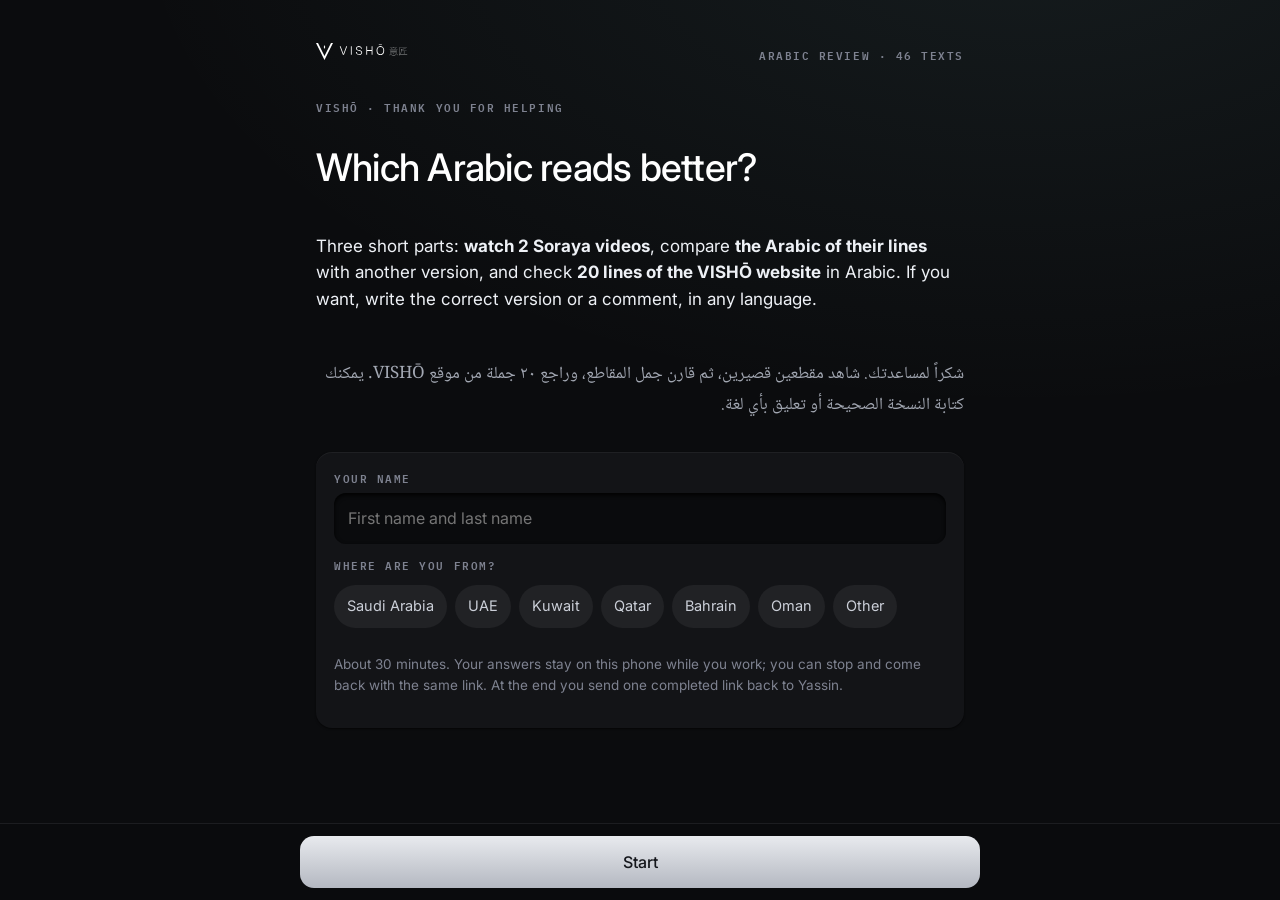
==== review/ar/index.html @ 995f0f05 "Arabic review page (noindex) for Yassin's reviewers: 2 Soraya reels, 24 reel lines, 20 website lines" ====
<!doctype html>
<html lang="en">
<head>
<meta charset="utf-8">
<meta name="viewport" content="width=device-width,initial-scale=1,viewport-fit=cover">
<meta name="robots" content="noindex,nofollow,noarchive">
<title>VISHŌ · Arabic review</title>
<link rel="icon" href="/mark.svg" type="image/svg+xml">
<link rel="preconnect" href="https://fonts.googleapis.com"><link rel="preconnect" href="https://fonts.gstatic.com" crossorigin>
<link href="https://fonts.googleapis.com/css2?family=IBM+Plex+Mono:wght@500;600&family=Inter:wght@400;500;600&family=Noto+Naskh+Arabic:wght@400;500;600&display=swap" rel="stylesheet">
<style>
/* VISHŌ Arabic review · set ar-r1 (10 Oct 2026). One static page: answers stay on this phone until the reviewer sends the
   completed link to Yassin. No server, no tracking, no cookies. */
:root{--bg:#0B0C0E;--ink:#EEF1F6;--hi:#FFFFFF;--mut:#A3A8B3;--dim:#7E8290;--line:rgba(238,241,246,.08);--pe:#8FD6DB;--ok:#8BD6CB;--bad:#EF9A71;
 --card:#131417;--well:#0A0B0D;--disp:Inter,-apple-system,"Helvetica Neue",Arial,sans-serif;--mono:"IBM Plex Mono",ui-monospace,Menlo,monospace;
 --ar:"Noto Naskh Arabic","Geeza Pro",serif;--sb:env(safe-area-inset-bottom,0px);color-scheme:dark}
*{box-sizing:border-box}html{-webkit-text-size-adjust:100%}
body{margin:0;background:radial-gradient(900px 500px at 80% -10%,rgba(143,214,219,.08),transparent),var(--bg);color:var(--ink);font:400 16px/1.55 var(--disp);-webkit-font-smoothing:antialiased;min-height:100vh}
button,textarea,input{font:inherit;color:inherit}
.wrap{max-width:680px;margin:0 auto;padding:21px 16px calc(130px + var(--sb))}
.top{display:flex;align-items:center;gap:13px;padding:8px 0 21px}.top svg{height:17px;width:auto;color:var(--hi)}.top .grow{flex:1}
.eb{font:600 11px/1.4 var(--mono);letter-spacing:.14em;text-transform:uppercase;color:var(--dim)}
h1{font:500 32px/1.15 var(--disp);letter-spacing:-.02em;margin:8px 0 13px;color:var(--hi)}
.lead{font-size:17px;color:var(--ink)}.mut{color:var(--mut)}
.card{background:var(--card);border-radius:16px;padding:18px;display:flex;flex-direction:column;gap:13px;box-shadow:inset 0 1px 0 rgba(255,255,255,.05),0 1px 2px rgba(0,0,0,.6)}
.stack{display:flex;flex-direction:column;gap:13px}
.ar{font-family:var(--ar);direction:rtl;text-align:right;font-size:19px;line-height:1.85}
.txt{background:var(--well);border-radius:12px;padding:14px 16px;box-shadow:inset 0 2px 4px rgba(0,0,0,.9);white-space:pre-wrap;overflow-wrap:anywhere}
.side{display:flex;flex-direction:column;gap:8px}.side.on .txt{box-shadow:0 0 0 1.5px var(--ok),inset 0 2px 4px rgba(0,0,0,.9)}
.side .lab{display:flex;justify-content:space-between;align-items:center}
.en{font-size:15px;color:var(--mut);border-left:2px solid var(--line);padding-left:12px}
.opts{display:grid;grid-template-columns:1fr 1fr;gap:8px}
.o{appearance:none;border:0;cursor:pointer;min-height:52px;padding:12px;border-radius:14px;background:rgba(255,255,255,.07);color:var(--ink);font:500 15.5px/1.2 var(--disp)}
.o.on{background:linear-gradient(180deg,#e8eaee,#b4b8c1);color:#14161b}.o.bad{color:var(--bad)}.o.bad.on{color:#14161b}
.o:focus-visible,.chip:focus-visible,.btn:focus-visible{outline:2px solid var(--pe);outline-offset:2px}
.chips{display:flex;flex-wrap:wrap;gap:8px}
.chip{appearance:none;border:0;cursor:pointer;padding:10px 13px;border-radius:99px;background:rgba(255,255,255,.06);color:#CBCFD8;font-size:14.5px}
.chip.on{background:rgba(143,214,219,.16);box-shadow:0 0 0 1px var(--pe);color:#fff}
label.f{display:flex;flex-direction:column;gap:8px}
textarea,input[type=text]{width:100%;background:var(--well);border:0;border-radius:12px;padding:13px 14px;font-size:16px;line-height:1.55;box-shadow:inset 0 2px 4px rgba(0,0,0,.95);color:var(--ink)}
textarea{min-height:92px;resize:vertical}textarea.ar{font-size:18px}
textarea:focus,input:focus{outline:1px solid rgba(143,214,219,.6)}
.bar{position:fixed;left:0;right:0;bottom:0;background:rgba(11,12,14,.94);backdrop-filter:blur(12px);-webkit-backdrop-filter:blur(12px);border-top:1px solid var(--line);padding:12px 16px calc(12px + var(--sb))}
.bar .in{max-width:680px;margin:0 auto;display:flex;gap:10px}
.btn{appearance:none;border:0;cursor:pointer;min-height:52px;padding:0 20px;border-radius:14px;background:rgba(255,255,255,.08);font:500 16px/1 var(--disp);color:var(--ink);display:inline-flex;align-items:center;justify-content:center;gap:8px;text-decoration:none}
.btn.pri{background:linear-gradient(180deg,#e8eaee,#b4b8c1);color:#14161b;flex:1}.btn:disabled{opacity:.4;cursor:default}
.prog{display:flex;gap:3px;margin:4px 0 8px}.prog i{flex:1;height:4px;border-radius:2px;background:rgba(255,255,255,.09)}.prog i.d{background:var(--pe)}.prog i.c{background:#fff}
.pill{font:600 12px/1 var(--mono);padding:7px 10px;border-radius:99px;background:rgba(255,255,255,.07);color:#D5D8DF;white-space:nowrap}
.kv{display:grid;grid-template-columns:repeat(3,1fr);gap:8px}.kv div{background:var(--well);border-radius:12px;padding:12px}.kv b{display:block;font:300 28px/1 var(--disp);color:var(--hi)}.kv span{font-size:12.5px;color:var(--dim)}
.link{font:500 12.5px/1.5 var(--mono);color:#CBCFD8;word-break:break-all;max-height:84px;overflow:hidden}
.ok{color:var(--ok)}.note{font-size:13.5px;color:var(--dim)}
.err{color:var(--bad);font-size:14px}
@media (min-width:720px){.wrap{padding-top:34px}.pair{display:grid;grid-template-columns:1fr 1fr;gap:12px}h1{font-size:38px}}
</style>
</head>
<body>
<div class="wrap" id="app"></div>
<div class="bar" id="bar" hidden><div class="in" id="barIn"></div></div>
<script>
var DATA = {"set": "ar-r1", "items": [{"id": "v1", "kind": "video", "where": "Soraya · Story of a Name, episode 01 · Reem (v5, final)", "src": "media/soraya-ep01-reem-v5.mp4"}, {"id": "v2", "kind": "video", "where": "Soraya · Reem trailer (v5, final)", "src": "media/soraya-trailer-reem-v5.mp4"}, {"id": "e01", "kind": "line", "where": "Episode 01 · line 1", "en": "three letters · one family", "A": "ثلاثة أحرف.. عائلة واحدة", "B": "ثَلَاثَةُ حُرُوف… عَائِلَةٌ وَاحِدَة"}, {"id": "e02", "kind": "line", "where": "Episode 01 · line 2", "en": "In Lisān al-ʿArab, seven centuries ago,", "A": "فِي لِسَانِ العَرَب، قَبْلَ سَبْعَةِ قُرُون،", "B": "في لسان العرب، منذ سبعة قرون،"}, {"id": "e03", "kind": "line", "where": "Episode 01 · line 3", "en": "the reem is the pure white gazelle.", "A": "الرِّيمُ: الظَّبْيُ الأَبْيَضُ الخَالِص.", "B": "الريم.. هي الغزال الأبيض النقي."}, {"id": "e04", "kind": "line", "where": "Episode 01 · line 4", "en": "From its three letters: rāma, yarīm…", "A": "من حروفها الثلاثة: راما، ريم...", "B": "وَمِنْ حُرُوفِهِ الثَّلَاثَة: رَامَ يَرِيم…"}, {"id": "e05", "kind": "line", "where": "Episode 01 · line 5", "en": "to leave a place.", "A": "تغادر المكان", "B": "أَيْ غَادَرَ المَكَان."}, {"id": "e06", "kind": "line", "where": "Episode 01 · line 6", "en": "The Arabs said: mā rimtu makānī.", "A": "وَتَقُولُ العَرَب: مَا رِمْتُ مَكَانِي،", "B": "قال العرب: ما رمتُ مكاني."}, {"id": "e07", "kind": "line", "where": "Episode 01 · line 7", "en": "I never left my place.", "A": "ما فارقت مكاني.", "B": "أَيْ مَا غَادَرْتُه."}, {"id": "e08", "kind": "line", "where": "Episode 01 · line 8", "en": "In the sands of ʿUrūq Banī Maʿāriḍ,", "A": "فِي رِمَالِ عُرُوقِ بَنِي مُعَارِض،", "B": "في رمال عروق بني معارض"}, {"id": "e09", "kind": "line", "where": "Episode 01 · line 9", "en": "the reem nearly vanished…", "A": "كَادَ الرِّيمُ يَخْتَفِي…", "B": "وكاد الريم أن يغيب..."}, {"id": "e10", "kind": "line", "where": "Episode 01 · line 10", "en": "then she came back, as if she had never left.", "A": "ثُمَّ عَاد، كَأَنَّهُ مَا رَامَهَا قَطّ.", "B": "ثم عادت، وكأنها لم تغب قط."}, {"id": "e11", "kind": "line", "where": "Episode 01 · line 11", "en": "Reem… a name that stays, and never leaves.", "A": "ريم.. اسمٌ يبقى، ولا يغيب.", "B": "رِيم… اسْمٌ يَبْقَى، وَلَا يَرِيم."}, {"id": "e12", "kind": "line", "where": "Episode 01 · line 12", "en": "Write your name. Its story comes tomorrow.", "A": "اكْتُبِ اسْمَك، وَحِكَايَتُهُ غَدًا.", "B": "اكتب اسمك.. وقصته بكرة."}, {"id": "e13", "kind": "line", "where": "Episode 01 · end card", "en": "One name, one root, one night in Arabia", "A": "اسم واحد، أصل واحد، وليلة عربية واحدة", "B": "اسْمٌ، جَذْرٌ، وَلَيْلَةٌ مِنَ العَرَب"}, {"id": "t02", "kind": "line", "where": "Trailer · line 2", "en": "And at dawn, at the family table,", "A": "وَمَعَ الفَجْرِ، عَلَى مَائِدَةِ العَائِلَةِ،", "B": "ومع الفجر، على مائدة العائلة،"}, {"id": "t03", "kind": "line", "where": "Trailer · line 3", "en": "we still write the names we love.", "A": "ما زلنا نكتب أسماء من نحب.", "B": "مَا زِلْنَا نَكْتُبُ الأَسْمَاءَ الَّتِي نُحِبُّهَا."}, {"id": "t04", "kind": "line", "where": "Trailer · line 4", "en": "This morning… Reem.", "A": "وَهَذَا الصَّبَاح… رِيم.", "B": "صباحُ اليوم.. ريم."}, {"id": "t05", "kind": "line", "where": "Trailer · line 5", "en": "the white gazelle, pure white.", "A": "الظَّبْيُ الأَبْيَض، الخَالِصُ البَيَاض.", "B": "الغزال الأبيض، بنقاء البياض."}, {"id": "t06", "kind": "line", "where": "Trailer · line 6", "en": "In Arabic, every name has a root,", "A": "فِي العَرَبِيَّةِ، لِكُلِّ اسْمٍ جَذْر،", "B": "في العربية، لكل اسمٍ أصل."}, {"id": "t07", "kind": "line", "where": "Trailer · line 7", "en": "and every root a family of words.", "A": "وكل جذرٍ عائلة من كلمات.", "B": "وَلِكُلِّ جَذْرٍ عَائِلَةٌ مِنَ الكَلِمَات."}, {"id": "t08", "kind": "line", "where": "Trailer · line 8", "en": "The language of poets, of the desert and the stars.", "A": "لُغَةُ الشُّعَرَاء، وَالصَّحْرَاء، وَالنُّجُوم.", "B": "لغة الشعراء، والصحراء والنجوم."}, {"id": "t09", "kind": "line", "where": "Trailer · line 9", "en": "Every night, we tell the story of one name:", "A": "كل ليلة، نحكي قصة اسم:", "B": "وَفِي كُلِّ لَيْلَة، نَحْكِي حِكَايَةَ اسْم:"}, {"id": "t10", "kind": "line", "where": "Trailer · line 10", "en": "its meaning, its roots, a night in Arabia.", "A": "معناها، وأصلها، وليلةٌ عربية.", "B": "مَعْنَاه، وَجُذُورَه، وَلَيْلَةً مِنْ لَيَالِي العَرَب."}, {"id": "t11", "kind": "line", "where": "Trailer · line 11", "en": "Whose name do we tell tomorrow?", "A": "فَاسْمُ مَنْ نَحْكِي غَدًا؟", "B": "ومَن سَنُعلّمهُ اسمهُ غداً؟"}, {"id": "t12", "kind": "line", "where": "Trailer · line 12", "en": "Spell a name you love", "A": "هجّئ اسماً تحبه", "B": "اكْتُبْ اسْمًا تُحِبُّهُ"}, {"id": "w01", "kind": "web", "where": "Home · headline", "en": "Digital growth with intention", "ar": "نمو رقمي مدروس"}, {"id": "w02", "kind": "web", "where": "Home · intro", "en": "You’ve built a business worth choosing. We bring that value to life through your brand, website and campaigns.", "ar": "لقد بنيت عملاً يستحق الاختيار، ونحن نجسد هذه القيمة من خلال علامتك التجارية، وموقعك الإلكتروني، وحملاتك التسويقية."}, {"id": "w03", "kind": "web", "where": "Home · button", "en": "Start a conversation", "ar": "لنبدأ الحوار"}, {"id": "w04", "kind": "web", "where": "Home · work section title", "en": "Built to do more than look good.", "ar": "أبعد من مجرد مظهر جذاب."}, {"id": "w05", "kind": "web", "where": "Home · team section title", "en": "A connected team. Local understanding.", "ar": "فريق متكامل.. برؤية محلية."}, {"id": "w06", "kind": "web", "where": "Home · questions title", "en": "Answers before the call.", "ar": "إجاباتك قبل الاتصال"}, {"id": "w07", "kind": "web", "where": "3D page · headline", "en": "A world you can step into, feel, experience.", "ar": "عالمٌ تعيشه، تلمسه، وتختبره."}, {"id": "w08", "kind": "web", "where": "3D page · intro", "en": "Your customer walks through the space before it exists. On a computer and on a phone.", "ar": "يتجول عملاؤك في المساحة قبل تنفيذها، عبر الكمبيوتر والهاتف."}, {"id": "w09", "kind": "web", "where": "3D page · real estate line", "en": "I could live here.", "ar": "أتمنى العيش هنا."}, {"id": "w10", "kind": "web", "where": "3D page · bedroom line", "en": "Wake up to this.", "ar": "استيقظ على هذا الجمال"}, {"id": "w11", "kind": "web", "where": "3D page · kitchen line", "en": "Tap a finish. The room changes, the light stays.", "ar": "اختر اللمسة النهائية. تتغير الغرفة، ويبقى الضوء."}, {"id": "w12", "kind": "web", "where": "3D page · button", "en": "Plan an immersive experience", "ar": "خطط لتجربة غامرة"}, {"id": "w13", "kind": "web", "where": "3D page · question + answer", "en": "Do we need an existing 3D model to start? No. We can build the scene from your architect's drawings, floor plans, a model or a few reference photos.", "ar": "هل نحتاج إلى نموذج ثلاثي الأبعاد للبدء؟\nلا، يمكننا بناء المشهد بناءً على المخططات المعمارية، أو توزيع المساحات، أو نموذج أولي، أو حتى بعض الصور المرجعية."}, {"id": "w14", "kind": "web", "where": "3D services · intro", "en": "Give customers a closer look at your product, let them choose its features or invite them into your brand's world.", "ar": "امنح عملائك نظرة أقرب لمنتجاتك، أتح لهم تخصيص ميزاتها، أو ادعهم لاستكشاف عالم علامتك التجارية."}, {"id": "w15", "kind": "web", "where": "3D services · customer quote", "en": "Photos don’t answer what customers ask before they buy.", "ar": "الصور وحدها لا تجيب على تساؤلات عملائك قبل الشراء."}, {"id": "w16", "kind": "web", "where": "Webshops · headline", "en": "Webshops. From product to checkout.", "ar": "متاجر إلكترونية. من المنتج حتى الدفع."}, {"id": "w17", "kind": "web", "where": "Webshops · intro", "en": "Every webshop has two sides: the shop front your customers use and the back office your team runs.", "ar": "لكل متجر إلكتروني وجهان: واجهة تسوق لعملائك، ولوحة تحكم يديرها فريقك."}, {"id": "w18", "kind": "web", "where": "Branding · headline", "en": "Every brand grows from inside.", "ar": "كل علامة تجارية تنمو من الداخل."}, {"id": "w19", "kind": "web", "where": "Branding · intro", "en": "Your business already has something worth choosing. We help you express it clearly, so the right people understand your value.", "ar": "عملك يمتلك بالفعل ما يجعله مميزاً، ونحن نساعدك في إبرازه بوضوح ليصل إلى الجمهور المناسب الذي يقدر قيمتك."}, {"id": "w20", "kind": "web", "where": "Branding · next step", "en": "Tell us what you want to change.", "ar": "أخبرنا بما تود تغييره."}]};
var WORDMARK = "<svg  xmlns=\"http://www.w3.org/2000/svg\" viewBox=\"0 0 480.0266 89.0000\" class=\"wmk\" role=\"img\" aria-label=\"VISH\u014c\"><path d=\"M0 0 L44.5 89 L89 0 L78.5 0 L44.5 68 L10.5 0 Z\" fill=\"currentColor\"/><path d=\"M44.5 10.5 L48.5 21 L44.5 31.5 L40.5 21 Z\" fill=\"currentColor\"/><path d=\"M286 0 21 710H96L330 74L563 710H637L373 0Z\" transform=\"translate(122.9980 61.7304) scale(0.062676 -0.062676)\" fill=\"currentColor\"/><path d=\"M93 0V710H161V0Z\" transform=\"translate(176.8367 61.7304) scale(0.062676 -0.062676)\" fill=\"currentColor\"/><path d=\"M331 -16Q252 -16 191.5 15.0Q131 46 96.0 100.5Q61 155 57 224L128 229Q132 176 158.0 135.5Q184 95 228.0 73.0Q272 51 333 51Q386 51 425.0 66.0Q464 81 485.0 110.0Q506 139 506 180Q506 215 490.0 242.0Q474 269 428.0 292.0Q382 315 294 336Q213 356 164.5 380.0Q116 404 94.0 439.5Q72 475 72 529Q72 586 100.0 630.5Q128 675 180.5 700.5Q233 726 306 726Q384 726 439.0 695.5Q494 665 525.0 614.5Q556 564 561 503L490 498Q486 543 464.0 580.0Q442 617 402.0 638.0Q362 659 304 659Q229 659 186.0 623.5Q143 588 143 531Q143 495 159.0 471.5Q175 448 216.0 430.5Q257 413 333 394Q427 372 480.5 341.5Q534 311 556.0 272.0Q578 233 578 183Q578 122 545.5 77.0Q513 32 457.5 8.0Q402 -16 331 -16Z\" transform=\"translate(205.3543 61.7304) scale(0.062676 -0.062676)\" fill=\"currentColor\"/><path d=\"M93 0V710H161V392H539V710H607V0H539V326H161V0Z\" transform=\"translate(257.6262 61.7304) scale(0.062676 -0.062676)\" fill=\"currentColor\"/><path d=\"M365 -16Q266 -16 194.5 28.5Q123 73 85.0 156.0Q47 239 47 354Q47 469 85.0 552.5Q123 636 194.5 681.0Q266 726 365 726Q465 726 536.0 681.0Q607 636 645.5 552.5Q684 469 684 354Q684 239 645.5 156.0Q607 73 536.0 28.5Q465 -16 365 -16ZM365 51Q443 51 498.0 87.0Q553 123 583.0 191.0Q613 259 613 354Q613 449 583.0 517.5Q553 586 498.0 622.5Q443 659 365 659Q288 659 232.5 622.5Q177 586 147.5 517.5Q118 449 118 354Q118 259 147.5 191.0Q177 123 232.5 87.0Q288 51 365 51ZM234 811V869H495V811Z\" transform=\"translate(314.0973 61.7304) scale(0.062676 -0.062676)\" fill=\"currentColor\"/><path d=\"M235 247H770V334H235ZM235 368H770V453H235ZM809 487V213H196V487ZM726 706Q710 673 691.5 640.5Q673 608 656 582L621 595Q637 621 656.0 656.5Q675 692 687 720ZM313 718Q332 690 348.5 655.5Q365 621 371 597L334 584Q327 610 312.5 644.5Q298 679 279 707ZM518 833V733H478V833ZM930 583V548H77V583ZM879 756V719H120V756ZM237 137Q215 84 179.0 34.0Q143 -16 85 -48L54 -26Q110 3 147.0 52.0Q184 101 204 150ZM760 155Q797 131 834.0 101.0Q871 71 902.5 40.0Q934 9 951 -18L921 -41Q903 -14 872.0 17.5Q841 49 804.5 79.5Q768 110 731 135ZM433 198Q462 181 493.0 160.5Q524 140 551.5 120.0Q579 100 597 83L572 58Q554 75 527.0 95.5Q500 116 469.0 137.5Q438 159 409 177ZM345 -1Q345 -18 357.5 -23.0Q370 -28 412 -28Q422 -28 450.0 -28.0Q478 -28 512.5 -28.0Q547 -28 576.5 -28.0Q606 -28 620 -28Q644 -28 655.5 -20.5Q667 -13 671.5 11.5Q676 36 678 87Q686 83 696.5 79.0Q707 75 715 73Q713 17 704.5 -13.0Q696 -43 677.5 -54.0Q659 -65 623 -65Q618 -65 596.5 -65.0Q575 -65 546.5 -65.0Q518 -65 489.5 -65.0Q461 -65 439.5 -65.0Q418 -65 413 -65Q371 -65 348.0 -60.0Q325 -55 316.5 -41.0Q308 -27 308 -1V147H345Z\" transform=\"translate(380.9175 61.7304) scale(0.049555 -0.049555)\" fill=\"currentColor\" fill-opacity=\"0.62\"/><path d=\"M317 435H883V398H317ZM605 425H643V85H605ZM297 621 351 603Q349 595 336 593V432Q336 393 332.0 349.5Q328 306 317.5 260.5Q307 215 287.0 171.0Q267 127 234 88Q231 93 226.5 98.0Q222 103 216.0 108.0Q210 113 205 115Q245 164 265.0 218.5Q285 273 291.0 328.0Q297 383 297 432ZM756 672 790 644Q733 625 654.0 610.5Q575 596 488.0 586.0Q401 576 320 570Q319 576 315.5 585.5Q312 595 308 602Q367 607 430.5 614.0Q494 621 555.0 629.5Q616 638 668.0 649.0Q720 660 756 672ZM103 774H924V737H141V-74H103ZM129 25H949V-14H129Z\" transform=\"translate(430.4721 61.7304) scale(0.049555 -0.049555)\" fill=\"currentColor\" fill-opacity=\"0.62\"/></svg>";
(function(){
var SET=DATA.set, ITEMS=DATA.items, N=ITEMS.length, KEY='visho-review-'+SET;
var TAGS=['Sounds translated','English word in it','Too formal','Not Gulf usage','Grammar / spelling','Wrong meaning','Too long','Unclear'];
var CH={line:[['A','A is better'],['B','B is better'],['E','Equal'],['N','Both bad']],web:[['G','Good as is'],['F','Needs a small fix'],['W','Wrong or unnatural']],video:[['G','Arabic is natural'],['F','Needs small fixes'],['W','Has mistakes']]};
var COUNTRIES=['Saudi Arabia','UAE','Kuwait','Qatar','Bahrain','Oman','Other'];
var S={name:'',country:'',i:0,ans:{},t0:Date.now(),started:false,done:false};
var app=document.getElementById('app'),bar=document.getElementById('bar'),barIn=document.getElementById('barIn');
function esc(s){return String(s==null?'':s).replace(/[&<>"']/g,function(c){return{'&':'&amp;','<':'&lt;','>':'&gt;','"':'&quot;',"'":'&#39;'}[c]})}
function save(){try{localStorage.setItem(KEY,JSON.stringify(S))}catch(e){}}
function load(){try{var x=JSON.parse(localStorage.getItem(KEY)||'null');if(x&&x.ans)S=x}catch(e){}}
function top(right){return '<div class="top"><span>'+WORDMARK+'</span><span class="grow"></span>'+(right||'')+'</div>'}
function setBar(h){barIn.innerHTML=h;bar.hidden=!h}
function answered(){return Object.keys(S.ans).filter(function(k){return S.ans[k]&&S.ans[k].c}).length}

/* ---------- 1 · start ---------- */
function intro(){
 var resume=S.started&&answered()>0;
 app.innerHTML=top('<span class="eb">Arabic review · '+N+' texts</span>')+
 '<div class="stack"><p class="eb">VISHŌ · thank you for helping</p><h1>Which Arabic reads better?</h1>'+
 '<p class="lead">Three short parts: <b>watch 2 Soraya videos</b>, compare <b>the Arabic of their lines</b> with another version, and check <b>20 lines of the VISHŌ website</b> in Arabic. If you want, write the correct version or a comment, in any language.</p>'+
 '<p class="ar mut" style="font-size:17px">شكراً لمساعدتك. شاهد مقطعين قصيرين، ثم قارن جمل المقاطع، وراجع ٢٠ جملة من موقع VISHŌ. يمكنك كتابة النسخة الصحيحة أو تعليق بأي لغة.</p>'+
 '<div class="card"><label class="f"><span class="eb">Your name</span><input type="text" id="nm" autocomplete="name" maxlength="60" value="'+esc(S.name)+'" placeholder="First name and last name"></label>'+
 '<span class="eb">Where are you from?</span><div class="chips" id="cty">'+COUNTRIES.map(function(c){return '<button class="chip'+(S.country===c?' on':'')+'" data-c="'+esc(c)+'">'+esc(c)+'</button>'}).join('')+'</div>'+
 '<p class="note">About 30 minutes. Your answers stay on this phone while you work; you can stop and come back with the same link. At the end you send one completed link back to Yassin.</p><p class="err" id="er" hidden></p></div></div>';
 setBar('<button class="btn pri" id="go">'+(resume?'Continue · '+answered()+' of '+N+' done':'Start')+'</button>');
 document.getElementById('cty').onclick=function(e){var b=e.target.closest('[data-c]');if(!b)return;S.country=b.dataset.c;[].forEach.call(this.children,function(x){x.classList.toggle('on',x===b)});save()};
 document.getElementById('nm').oninput=function(){S.name=this.value.trim();save()};
 document.getElementById('go').onclick=function(){S.name=document.getElementById('nm').value.trim();
  if(S.name.length<2){var er=document.getElementById('er');er.textContent='Please write your name first: Yassin needs it to know whose answers these are.';er.hidden=false;return}
  S.started=true;if(!resume)S.i=0;save();item()}}

/* ---------- 2 · one text ---------- */
function item(){
 var it=ITEMS[S.i],a=S.ans[it.id]||(S.ans[it.id]={c:'',tags:[],fix:'',note:'',ms:0}),t0=Date.now(),ch=CH[it.kind];
 var part=it.kind==='video'?'Part 1 · watch the video':it.kind==='line'?'Part 2 · '+it.where:'Part 3 · VISHŌ website · '+it.where.replace(/^.*?· /,'');
 function side(k){return '<div class="side'+(a.c===k?' on':'')+'"><div class="lab"><span class="eb">Version '+k+'</span></div><div class="txt ar">'+esc(it[k])+'</div></div>'}
 var body='';
 if(it.kind==='video')body='<p class="lead">'+esc(it.where)+'</p><video src="'+esc(it.src)+'" controls playsinline preload="metadata" style="width:100%;max-height:70vh;border-radius:14px;background:#000"></video><p class="note">Watch it with sound. Is the Arabic (voice and captions) natural and correct?</p>';
 else if(it.kind==='line')body='<p class="en">English meaning: '+esc(it.en)+'</p><div class="pair stack">'+side('A')+side('B')+'</div><p class="note">Judge the words, not the vowel marks (tashkeel).</p>';
 else body='<p class="eb">On the website (English, exactly as written)</p><div class="txt" style="font-size:17px">'+esc(it.en)+'</div><p class="eb">In Arabic</p><div class="txt ar">'+esc(it.ar)+'</div>';
 var fixLabel=it.kind==='video'?'Which line is wrong, and how should it be? (optional)':'The correct version (optional)';
 app.innerHTML=top('<span class="pill">'+(S.i+1)+' / '+N+'</span>')+
 '<div class="prog">'+ITEMS.map(function(x,j){return '<i class="'+(j===S.i?'c':(S.ans[x.id]&&S.ans[x.id].c?'d':''))+'"></i>'}).join('')+'</div>'+
 '<div class="stack"><p class="eb">'+esc(part)+'</p>'+body+
 '<div class="opts" role="group" aria-label="Your choice" style="grid-template-columns:repeat('+(ch.length===4?2:1)+',1fr)">'+ch.map(function(c){return '<button class="o'+(c[0]==='N'||c[0]==='W'?' bad':'')+(a.c===c[0]?' on':'')+'" data-o="'+c[0]+'">'+c[1]+'</button>'}).join('')+'</div>'+
 '<div class="card" id="more"'+(a.c?'':' hidden')+'><span class="eb">What is wrong? (optional, tap all that fit)</span><div class="chips" id="tg">'+TAGS.map(function(t){return '<button class="chip'+(a.tags.indexOf(t)>=0?' on':'')+'" data-t="'+esc(t)+'">'+esc(t)+'</button>'}).join('')+'</div>'+
 '<label class="f"><span class="eb">'+fixLabel+'</span><textarea id="fx" class="ar" dir="rtl" placeholder="اكتب النسخة الصحيحة هنا">'+esc(a.fix||(a.c==='F'&&it.kind==='web'?it.ar:''))+'</textarea></label>'+
 '<label class="f"><span class="eb">Comment · any language (optional)</span><textarea id="cm" dir="auto" style="min-height:70px" placeholder="Why, or anything we should know">'+esc(a.note)+'</textarea></label></div></div>';
 function next(){a.fix=document.getElementById('fx').value.trim();a.note=document.getElementById('cm').value.trim();if(it.kind==='web'&&a.fix===it.ar)a.fix='';a.ms+=Date.now()-t0;var v=app.querySelector('video');if(v)v.pause();save()}
 app.querySelector('.opts').onclick=function(e){var b=e.target.closest('[data-o]');if(!b)return;a.c=b.dataset.o;save();
  [].forEach.call(this.children,function(x){x.classList.toggle('on',x===b)});
  app.querySelectorAll('.side').forEach(function(s,j){s.classList.toggle('on',(j===0&&a.c==='A')||(j===1&&a.c==='B'))});
  var fx=document.getElementById('fx');if(it.kind==='web'&&a.c==='F'&&!fx.value)fx.value=it.ar;
  document.getElementById('more').hidden=false;document.getElementById('nx').disabled=false};
 document.getElementById('tg').onclick=function(e){var b=e.target.closest('[data-t]');if(!b)return;var t=b.dataset.t,k=a.tags.indexOf(t);if(k>=0)a.tags.splice(k,1);else a.tags.push(t);b.classList.toggle('on',k<0);save()};
 setBar((S.i>0?'<button class="btn" id="bk" aria-label="Previous">←</button>':'')+'<button class="btn pri" id="nx"'+(a.c?'':' disabled')+'>'+(S.i===N-1?'Finish':'Next')+'</button>');
 if(document.getElementById('bk'))document.getElementById('bk').onclick=function(){next();S.i--;save();item();scrollTo(0,0)};
 document.getElementById('nx').onclick=function(){if(!a.c)return;next();if(S.i<N-1){S.i++;save();item();scrollTo(0,0)}else{finish()}}}

/* ---------- 3 · completed link ---------- */
function b64u(bytes){var s='';for(var i=0;i<bytes.length;i+=8192)s+=String.fromCharCode.apply(null,bytes.subarray(i,i+8192));return btoa(s).replace(/\+/g,'-').replace(/\//g,'_').replace(/=+$/,'')}
function unb64u(s){s=s.replace(/-/g,'+').replace(/_/g,'/');var b=atob(s),u=new Uint8Array(b.length);for(var i=0;i<b.length;i++)u[i]=b.charCodeAt(i);return u}
function packJSON(){return {v:1,set:SET,name:S.name,country:S.country,t:new Date().toISOString(),
 items:ITEMS.map(function(it){var a=S.ans[it.id]||{};return {id:it.id,c:a.c||'',tags:(a.tags||[]).map(function(t){return TAGS.indexOf(t)}),fix:a.fix||'',note:a.note||'',ms:a.ms||0}})}}
function pack(){var raw=new TextEncoder().encode(JSON.stringify(packJSON()));
 if(window.CompressionStream){return new Response(new Blob([raw]).stream().pipeThrough(new CompressionStream('deflate-raw'))).arrayBuffer().then(function(b){return 'z'+b64u(new Uint8Array(b))})}
 return Promise.resolve('j'+b64u(raw))}
function unpack(s){var u=unb64u(s.slice(1));if(s[0]==='z')return new Response(new Blob([u]).stream().pipeThrough(new DecompressionStream('deflate-raw'))).text().then(JSON.parse);return Promise.resolve(JSON.parse(new TextDecoder().decode(u)))}
function finish(){S.done=true;save();
 var n=answered(),fx=0,cm=0;ITEMS.forEach(function(it){var a=S.ans[it.id]||{};if(a.fix)fx++;if(a.note)cm++});
 pack().then(function(code){
  var url=location.origin+location.pathname+'#done='+code,msg='VISHŌ Arabic review completed by '+S.name+' ('+n+'/'+N+'): '+url;
  app.innerHTML=top('<span class="pill">'+n+' / '+N+'</span>')+'<div class="stack"><p class="eb">Finished</p><h1>Thank you, '+esc(S.name.split(' ')[0])+'.</h1>'+
  '<div class="kv"><div><b>'+n+'</b><span>answers</span></div><div><b>'+fx+'</b><span>corrected</span></div><div><b>'+cm+'</b><span>comments</span></div></div>'+
  '<div class="card"><p class="lead"><b>Send this completed link back to Yassin.</b> Your name and answers are inside it; nothing was sent anywhere else.</p><div class="txt link" id="lk">'+esc(url)+'</div>'+
  '<div class="opts"><button class="o on" id="sh">Send to Yassin</button><button class="o" id="cp">Copy link</button></div>'+
  '<button class="o" id="dl" style="width:100%">Download as file (backup)</button><p class="note" id="st"></p></div>'+
  '<button class="btn" id="ed" style="width:100%">Change my answers</button></div>';
  setBar('');
  document.getElementById('sh').onclick=function(){if(navigator.share){navigator.share({title:'VISHŌ Arabic review · '+S.name,text:msg}).catch(function(){})}else{location.href='https://wa.me/?text='+encodeURIComponent(msg)}};
  document.getElementById('cp').onclick=function(){var st=document.getElementById('st');(navigator.clipboard?navigator.clipboard.writeText(url):Promise.reject()).then(function(){st.textContent='Copied. Paste it in your chat with Yassin.'},function(){st.textContent='Press and hold the link above, then copy it.'})};
  document.getElementById('dl').onclick=function(){var b=new Blob([JSON.stringify(packJSON(),null,1)],{type:'application/json'}),a=document.createElement('a');a.href=URL.createObjectURL(b);a.download='visho-arabic-review-'+S.name.replace(/[^\w؀-ۿ]+/g,'-')+'.json';a.click()};
  document.getElementById('ed').onclick=function(){S.done=false;S.i=0;save();item();scrollTo(0,0)};
 })}

/* ---------- 4 · a completed link opened again (Yassin / Brahim) ---------- */
function viewDone(code){setBar('');app.innerHTML=top()+'<p class="mut">Reading…</p>';
 unpack(code).then(function(d){var n=d.items.filter(function(x){return x.c}).length;
  app.innerHTML=top('<span class="pill">'+n+' / '+N+'</span>')+'<div class="stack"><p class="eb">Completed review · '+esc(d.set)+'</p><h1>'+esc(d.name)+'</h1><p class="lead">'+esc(d.country||'')+' · '+esc(String(d.t).slice(0,10))+'</p>'+
  '<div class="card"><p>This link holds '+esc(d.name)+'’s answers. <b>Yassin:</b> please forward this link to Brahim (VISHŌ). Nothing needs to be done on this page.</p></div></div>'},
 function(){app.innerHTML=top()+'<div class="card"><p class="err">This link looks incomplete. Ask the reviewer to copy it again.</p></div>'})}

var h=location.hash.match(/#done=([zj][\w-]+)/);
if(h){viewDone(h[1])}else{load();if(S.done)finish();else if(S.started&&answered()>0&&S.i<N)item();else intro()}
})();
</script>
</body>
</html>
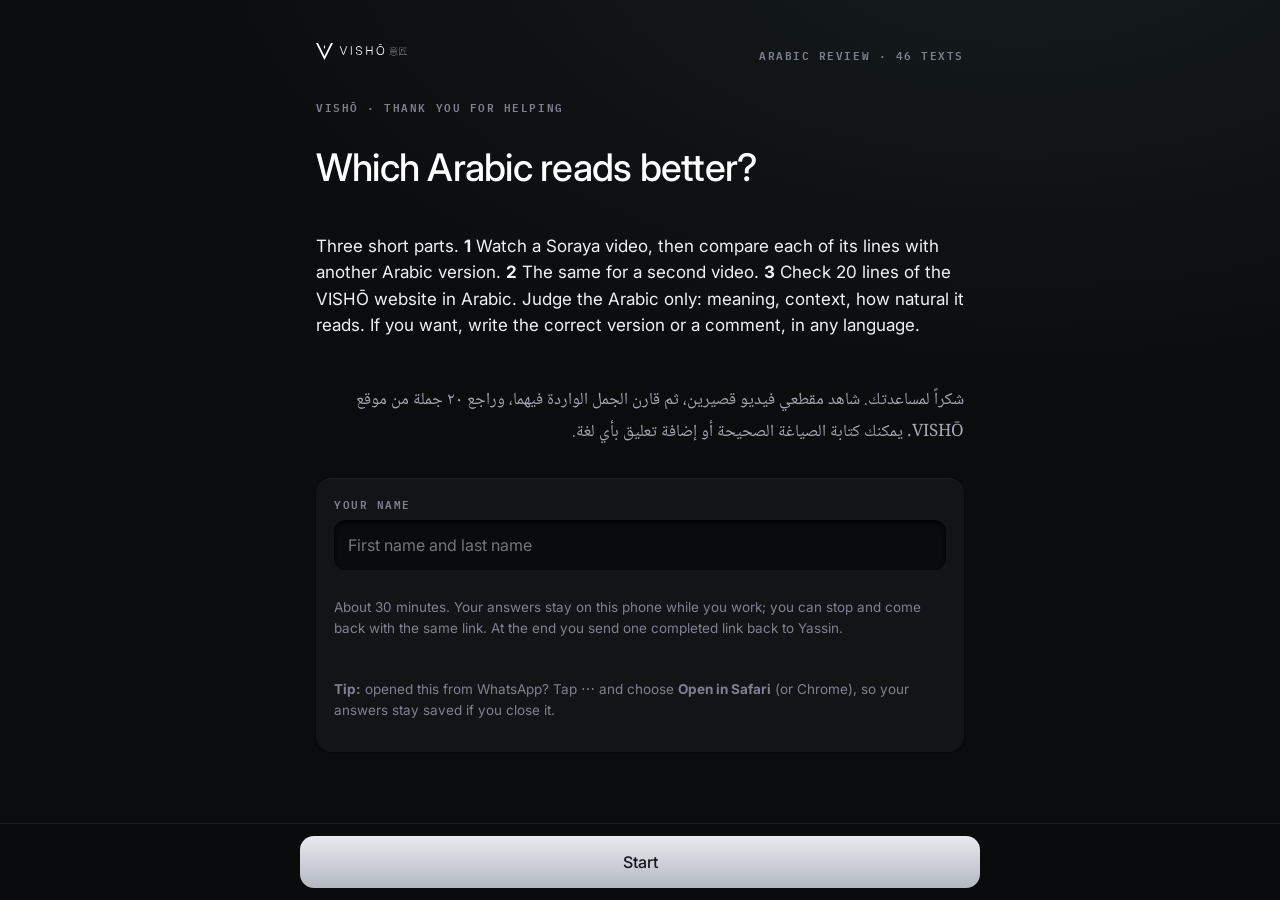
==== commit 93e1ade2: "Arabic review: blind pairs (no vowel marks on either side), no identical pairs, video before its own" ====
--- a/review/ar/index.html
+++ b/review/ar/index.html
@@ -14,7 +14,7 @@
 :root{--bg:#0B0C0E;--ink:#EEF1F6;--hi:#FFFFFF;--mut:#A3A8B3;--dim:#7E8290;--line:rgba(238,241,246,.08);--pe:#8FD6DB;--ok:#8BD6CB;--bad:#EF9A71;
  --card:#131417;--well:#0A0B0D;--disp:Inter,-apple-system,"Helvetica Neue",Arial,sans-serif;--mono:"IBM Plex Mono",ui-monospace,Menlo,monospace;
  --ar:"Noto Naskh Arabic","Geeza Pro",serif;--sb:env(safe-area-inset-bottom,0px);color-scheme:dark}
-*{box-sizing:border-box}html{-webkit-text-size-adjust:100%}
+*{box-sizing:border-box}html{-webkit-text-size-adjust:100%}[hidden]{display:none!important}
 body{margin:0;background:radial-gradient(900px 500px at 80% -10%,rgba(143,214,219,.08),transparent),var(--bg);color:var(--ink);font:400 16px/1.55 var(--disp);-webkit-font-smoothing:antialiased;min-height:100vh}
 button,textarea,input{font:inherit;color:inherit}
 .wrap{max-width:680px;margin:0 auto;padding:21px 16px calc(130px + var(--sb))}
@@ -57,7 +57,7 @@
 <div class="wrap" id="app"></div>
 <div class="bar" id="bar" hidden><div class="in" id="barIn"></div></div>
 <script>
-var DATA = {"set": "ar-r1", "items": [{"id": "v1", "kind": "video", "where": "Soraya · Story of a Name, episode 01 · Reem (v5, final)", "src": "media/soraya-ep01-reem-v5.mp4"}, {"id": "v2", "kind": "video", "where": "Soraya · Reem trailer (v5, final)", "src": "media/soraya-trailer-reem-v5.mp4"}, {"id": "e01", "kind": "line", "where": "Episode 01 · line 1", "en": "three letters · one family", "A": "ثلاثة أحرف.. عائلة واحدة", "B": "ثَلَاثَةُ حُرُوف… عَائِلَةٌ وَاحِدَة"}, {"id": "e02", "kind": "line", "where": "Episode 01 · line 2", "en": "In Lisān al-ʿArab, seven centuries ago,", "A": "فِي لِسَانِ العَرَب، قَبْلَ سَبْعَةِ قُرُون،", "B": "في لسان العرب، منذ سبعة قرون،"}, {"id": "e03", "kind": "line", "where": "Episode 01 · line 3", "en": "the reem is the pure white gazelle.", "A": "الرِّيمُ: الظَّبْيُ الأَبْيَضُ الخَالِص.", "B": "الريم.. هي الغزال الأبيض النقي."}, {"id": "e04", "kind": "line", "where": "Episode 01 · line 4", "en": "From its three letters: rāma, yarīm…", "A": "من حروفها الثلاثة: راما، ريم...", "B": "وَمِنْ حُرُوفِهِ الثَّلَاثَة: رَامَ يَرِيم…"}, {"id": "e05", "kind": "line", "where": "Episode 01 · line 5", "en": "to leave a place.", "A": "تغادر المكان", "B": "أَيْ غَادَرَ المَكَان."}, {"id": "e06", "kind": "line", "where": "Episode 01 · line 6", "en": "The Arabs said: mā rimtu makānī.", "A": "وَتَقُولُ العَرَب: مَا رِمْتُ مَكَانِي،", "B": "قال العرب: ما رمتُ مكاني."}, {"id": "e07", "kind": "line", "where": "Episode 01 · line 7", "en": "I never left my place.", "A": "ما فارقت مكاني.", "B": "أَيْ مَا غَادَرْتُه."}, {"id": "e08", "kind": "line", "where": "Episode 01 · line 8", "en": "In the sands of ʿUrūq Banī Maʿāriḍ,", "A": "فِي رِمَالِ عُرُوقِ بَنِي مُعَارِض،", "B": "في رمال عروق بني معارض"}, {"id": "e09", "kind": "line", "where": "Episode 01 · line 9", "en": "the reem nearly vanished…", "A": "كَادَ الرِّيمُ يَخْتَفِي…", "B": "وكاد الريم أن يغيب..."}, {"id": "e10", "kind": "line", "where": "Episode 01 · line 10", "en": "then she came back, as if she had never left.", "A": "ثُمَّ عَاد، كَأَنَّهُ مَا رَامَهَا قَطّ.", "B": "ثم عادت، وكأنها لم تغب قط."}, {"id": "e11", "kind": "line", "where": "Episode 01 · line 11", "en": "Reem… a name that stays, and never leaves.", "A": "ريم.. اسمٌ يبقى، ولا يغيب.", "B": "رِيم… اسْمٌ يَبْقَى، وَلَا يَرِيم."}, {"id": "e12", "kind": "line", "where": "Episode 01 · line 12", "en": "Write your name. Its story comes tomorrow.", "A": "اكْتُبِ اسْمَك، وَحِكَايَتُهُ غَدًا.", "B": "اكتب اسمك.. وقصته بكرة."}, {"id": "e13", "kind": "line", "where": "Episode 01 · end card", "en": "One name, one root, one night in Arabia", "A": "اسم واحد، أصل واحد، وليلة عربية واحدة", "B": "اسْمٌ، جَذْرٌ، وَلَيْلَةٌ مِنَ العَرَب"}, {"id": "t02", "kind": "line", "where": "Trailer · line 2", "en": "And at dawn, at the family table,", "A": "وَمَعَ الفَجْرِ، عَلَى مَائِدَةِ العَائِلَةِ،", "B": "ومع الفجر، على مائدة العائلة،"}, {"id": "t03", "kind": "line", "where": "Trailer · line 3", "en": "we still write the names we love.", "A": "ما زلنا نكتب أسماء من نحب.", "B": "مَا زِلْنَا نَكْتُبُ الأَسْمَاءَ الَّتِي نُحِبُّهَا."}, {"id": "t04", "kind": "line", "where": "Trailer · line 4", "en": "This morning… Reem.", "A": "وَهَذَا الصَّبَاح… رِيم.", "B": "صباحُ اليوم.. ريم."}, {"id": "t05", "kind": "line", "where": "Trailer · line 5", "en": "the white gazelle, pure white.", "A": "الظَّبْيُ الأَبْيَض، الخَالِصُ البَيَاض.", "B": "الغزال الأبيض، بنقاء البياض."}, {"id": "t06", "kind": "line", "where": "Trailer · line 6", "en": "In Arabic, every name has a root,", "A": "فِي العَرَبِيَّةِ، لِكُلِّ اسْمٍ جَذْر،", "B": "في العربية، لكل اسمٍ أصل."}, {"id": "t07", "kind": "line", "where": "Trailer · line 7", "en": "and every root a family of words.", "A": "وكل جذرٍ عائلة من كلمات.", "B": "وَلِكُلِّ جَذْرٍ عَائِلَةٌ مِنَ الكَلِمَات."}, {"id": "t08", "kind": "line", "where": "Trailer · line 8", "en": "The language of poets, of the desert and the stars.", "A": "لُغَةُ الشُّعَرَاء، وَالصَّحْرَاء، وَالنُّجُوم.", "B": "لغة الشعراء، والصحراء والنجوم."}, {"id": "t09", "kind": "line", "where": "Trailer · line 9", "en": "Every night, we tell the story of one name:", "A": "كل ليلة، نحكي قصة اسم:", "B": "وَفِي كُلِّ لَيْلَة، نَحْكِي حِكَايَةَ اسْم:"}, {"id": "t10", "kind": "line", "where": "Trailer · line 10", "en": "its meaning, its roots, a night in Arabia.", "A": "معناها، وأصلها، وليلةٌ عربية.", "B": "مَعْنَاه، وَجُذُورَه، وَلَيْلَةً مِنْ لَيَالِي العَرَب."}, {"id": "t11", "kind": "line", "where": "Trailer · line 11", "en": "Whose name do we tell tomorrow?", "A": "فَاسْمُ مَنْ نَحْكِي غَدًا؟", "B": "ومَن سَنُعلّمهُ اسمهُ غداً؟"}, {"id": "t12", "kind": "line", "where": "Trailer · line 12", "en": "Spell a name you love", "A": "هجّئ اسماً تحبه", "B": "اكْتُبْ اسْمًا تُحِبُّهُ"}, {"id": "w01", "kind": "web", "where": "Home · headline", "en": "Digital growth with intention", "ar": "نمو رقمي مدروس"}, {"id": "w02", "kind": "web", "where": "Home · intro", "en": "You’ve built a business worth choosing. We bring that value to life through your brand, website and campaigns.", "ar": "لقد بنيت عملاً يستحق الاختيار، ونحن نجسد هذه القيمة من خلال علامتك التجارية، وموقعك الإلكتروني، وحملاتك التسويقية."}, {"id": "w03", "kind": "web", "where": "Home · button", "en": "Start a conversation", "ar": "لنبدأ الحوار"}, {"id": "w04", "kind": "web", "where": "Home · work section title", "en": "Built to do more than look good.", "ar": "أبعد من مجرد مظهر جذاب."}, {"id": "w05", "kind": "web", "where": "Home · team section title", "en": "A connected team. Local understanding.", "ar": "فريق متكامل.. برؤية محلية."}, {"id": "w06", "kind": "web", "where": "Home · questions title", "en": "Answers before the call.", "ar": "إجاباتك قبل الاتصال"}, {"id": "w07", "kind": "web", "where": "3D page · headline", "en": "A world you can step into, feel, experience.", "ar": "عالمٌ تعيشه، تلمسه، وتختبره."}, {"id": "w08", "kind": "web", "where": "3D page · intro", "en": "Your customer walks through the space before it exists. On a computer and on a phone.", "ar": "يتجول عملاؤك في المساحة قبل تنفيذها، عبر الكمبيوتر والهاتف."}, {"id": "w09", "kind": "web", "where": "3D page · real estate line", "en": "I could live here.", "ar": "أتمنى العيش هنا."}, {"id": "w10", "kind": "web", "where": "3D page · bedroom line", "en": "Wake up to this.", "ar": "استيقظ على هذا الجمال"}, {"id": "w11", "kind": "web", "where": "3D page · kitchen line", "en": "Tap a finish. The room changes, the light stays.", "ar": "اختر اللمسة النهائية. تتغير الغرفة، ويبقى الضوء."}, {"id": "w12", "kind": "web", "where": "3D page · button", "en": "Plan an immersive experience", "ar": "خطط لتجربة غامرة"}, {"id": "w13", "kind": "web", "where": "3D page · question + answer", "en": "Do we need an existing 3D model to start? No. We can build the scene from your architect's drawings, floor plans, a model or a few reference photos.", "ar": "هل نحتاج إلى نموذج ثلاثي الأبعاد للبدء؟\nلا، يمكننا بناء المشهد بناءً على المخططات المعمارية، أو توزيع المساحات، أو نموذج أولي، أو حتى بعض الصور المرجعية."}, {"id": "w14", "kind": "web", "where": "3D services · intro", "en": "Give customers a closer look at your product, let them choose its features or invite them into your brand's world.", "ar": "امنح عملائك نظرة أقرب لمنتجاتك، أتح لهم تخصيص ميزاتها، أو ادعهم لاستكشاف عالم علامتك التجارية."}, {"id": "w15", "kind": "web", "where": "3D services · customer quote", "en": "Photos don’t answer what customers ask before they buy.", "ar": "الصور وحدها لا تجيب على تساؤلات عملائك قبل الشراء."}, {"id": "w16", "kind": "web", "where": "Webshops · headline", "en": "Webshops. From product to checkout.", "ar": "متاجر إلكترونية. من المنتج حتى الدفع."}, {"id": "w17", "kind": "web", "where": "Webshops · intro", "en": "Every webshop has two sides: the shop front your customers use and the back office your team runs.", "ar": "لكل متجر إلكتروني وجهان: واجهة تسوق لعملائك، ولوحة تحكم يديرها فريقك."}, {"id": "w18", "kind": "web", "where": "Branding · headline", "en": "Every brand grows from inside.", "ar": "كل علامة تجارية تنمو من الداخل."}, {"id": "w19", "kind": "web", "where": "Branding · intro", "en": "Your business already has something worth choosing. We help you express it clearly, so the right people understand your value.", "ar": "عملك يمتلك بالفعل ما يجعله مميزاً، ونحن نساعدك في إبرازه بوضوح ليصل إلى الجمهور المناسب الذي يقدر قيمتك."}, {"id": "w20", "kind": "web", "where": "Branding · next step", "en": "Tell us what you want to change.", "ar": "أخبرنا بما تود تغييره."}]};
+var DATA = {"set": "ar-r1", "items": [{"id": "v1", "kind": "video", "where": "Soraya · Story of a Name, episode 01 · Reem (v5, final)", "src": "media/soraya-ep01-reem-v5.mp4", "part": 1}, {"id": "e01", "kind": "line", "where": "Episode 01 · line 1", "en": "three letters · one family", "A": "ثلاثة أحرف.. عائلة واحدة", "B": "ثلاثة حروف… عائلة واحدة", "part": 1}, {"id": "e02", "kind": "line", "where": "Episode 01 · line 2", "en": "In Lisān al-ʿArab, seven centuries ago,", "A": "في لسان العرب، قبل سبعة قرون،", "B": "في لسان العرب، منذ سبعة قرون،", "part": 1}, {"id": "e03", "kind": "line", "where": "Episode 01 · line 3", "en": "the reem is the pure white gazelle.", "A": "الريم: الظبي الأبيض الخالص.", "B": "الريم.. هي الغزال الأبيض النقي.", "part": 1}, {"id": "e04", "kind": "line", "where": "Episode 01 · line 4", "en": "From its three letters: rāma, yarīm…", "A": "من حروفها الثلاثة: راما، ريم...", "B": "ومن حروفه الثلاثة: رام يريم…", "part": 1}, {"id": "e05", "kind": "line", "where": "Episode 01 · line 5", "en": "to leave a place.", "A": "تغادر المكان", "B": "أي غادر المكان.", "part": 1}, {"id": "e06", "kind": "line", "where": "Episode 01 · line 6", "en": "The Arabs said: mā rimtu makānī.", "A": "وتقول العرب: ما رمت مكاني،", "B": "قال العرب: ما رمت مكاني.", "part": 1}, {"id": "e07", "kind": "line", "where": "Episode 01 · line 7", "en": "I never left my place.", "A": "ما فارقت مكاني.", "B": "أي ما غادرته.", "part": 1}, {"id": "e08", "kind": "line", "where": "Episode 01 · line 8", "en": "In the sands of ʿUrūq Banī Maʿāriḍ,", "A": "في رمال عروق بني معارض،", "B": "بين كثبان عروق بني معارض", "part": 1}, {"id": "e09", "kind": "line", "where": "Episode 01 · line 9", "en": "the reem nearly vanished…", "A": "كاد الريم يختفي…", "B": "وكاد الريم أن يغيب...", "part": 1}, {"id": "e10", "kind": "line", "where": "Episode 01 · line 10", "en": "then she came back, as if she had never left.", "A": "ثم عاد، كأنه ما رامها قط.", "B": "ثم عادت، وكأنها لم تغب قط.", "part": 1}, {"id": "e11", "kind": "line", "where": "Episode 01 · line 11", "en": "Reem… a name that stays, and never leaves.", "A": "ريم.. اسم يبقى، ولا يغيب.", "B": "ريم… اسم يبقى، ولا يريم.", "part": 1}, {"id": "e12", "kind": "line", "where": "Episode 01 · line 12", "en": "Write your name. Its story comes tomorrow.", "A": "اكتب اسمك، وحكايته غدا.", "B": "اكتب اسمك.. وقصته بكرة.", "part": 1}, {"id": "e13", "kind": "line", "where": "Episode 01 · end card", "en": "One name, one root, one night in Arabia", "A": "اسم واحد، أصل واحد، وليلة عربية واحدة", "B": "اسم، جذر، وليلة من العرب", "part": 1}, {"id": "v2", "kind": "video", "where": "Soraya · Reem trailer (v5, final)", "src": "media/soraya-trailer-reem-v5.mp4", "part": 2}, {"id": "t02", "kind": "line", "where": "Trailer · line 2", "en": "And at dawn, at the family table,", "A": "ومع الفجر، على مائدة العائلة،", "B": "ومع إشراقة الفجر، على مائدة العائلة،", "part": 2}, {"id": "t03", "kind": "line", "where": "Trailer · line 3", "en": "we still write the names we love.", "A": "ما زلنا نكتب أسماء من نحب.", "B": "ما زلنا نكتب الأسماء التي نحبها.", "part": 2}, {"id": "t04", "kind": "line", "where": "Trailer · line 4", "en": "This morning… Reem.", "A": "وهذا الصباح… ريم.", "B": "صباح اليوم.. ريم.", "part": 2}, {"id": "t05", "kind": "line", "where": "Trailer · line 5", "en": "the white gazelle, pure white.", "A": "الظبي الأبيض، الخالص البياض.", "B": "الغزال الأبيض، بنقاء البياض.", "part": 2}, {"id": "t06", "kind": "line", "where": "Trailer · line 6", "en": "In Arabic, every name has a root,", "A": "في العربية، لكل اسم جذر،", "B": "في العربية، لكل اسم أصل.", "part": 2}, {"id": "t07", "kind": "line", "where": "Trailer · line 7", "en": "and every root a family of words.", "A": "وكل جذر عائلة من كلمات.", "B": "ولكل جذر عائلة من الكلمات.", "part": 2}, {"id": "t08", "kind": "line", "where": "Trailer · line 8", "en": "The language of poets, of the desert and the stars.", "A": "لغة الشعراء، والصحراء، والنجوم.", "B": "لغة الشعر، والرمال، والنجوم", "part": 2}, {"id": "t09", "kind": "line", "where": "Trailer · line 9", "en": "Every night, we tell the story of one name:", "A": "كل ليلة، نحكي قصة اسم:", "B": "وفي كل ليلة، نحكي حكاية اسم:", "part": 2}, {"id": "t10", "kind": "line", "where": "Trailer · line 10", "en": "its meaning, its roots, a night in Arabia.", "A": "معناها، وأصلها، وليلة عربية.", "B": "معناه، وجذوره، وليلة من ليالي العرب.", "part": 2}, {"id": "t11", "kind": "line", "where": "Trailer · line 11", "en": "Whose name do we tell tomorrow?", "A": "فاسم من نحكي غدا؟", "B": "ومن سنعلمه اسمه غدا؟", "part": 2}, {"id": "t12", "kind": "line", "where": "Trailer · line 12", "en": "Spell a name you love", "A": "هجئ اسما تحبه", "B": "اكتب اسما تحبه", "part": 2}, {"id": "w01", "kind": "web", "where": "Home · headline", "en": "Digital growth with intention", "ar": "نمو رقمي مدروس", "part": 3}, {"id": "w02", "kind": "web", "where": "Home · intro", "en": "You’ve built a business worth choosing. We bring that value to life through your brand, website and campaigns.", "ar": "لقد بنيت عملاً يستحق الاختيار، ونحن نجسد هذه القيمة من خلال علامتك التجارية، وموقعك الإلكتروني، وحملاتك التسويقية.", "part": 3}, {"id": "w03", "kind": "web", "where": "Home · button", "en": "Start a conversation", "ar": "لنبدأ الحوار", "part": 3}, {"id": "w04", "kind": "web", "where": "Home · work section title", "en": "Built to do more than look good.", "ar": "أبعد من مجرد مظهر جذاب.", "part": 3}, {"id": "w05", "kind": "web", "where": "Home · team section title", "en": "A connected team. Local understanding.", "ar": "فريق متكامل.. برؤية محلية.", "part": 3}, {"id": "w06", "kind": "web", "where": "Home · questions title", "en": "Answers before the call.", "ar": "إجاباتك قبل الاتصال", "part": 3}, {"id": "w07", "kind": "web", "where": "3D page · headline", "en": "A world you can step into, feel, experience.", "ar": "عالمٌ تعيشه، تلمسه، وتختبره.", "part": 3}, {"id": "w08", "kind": "web", "where": "3D page · intro", "en": "Your customer walks through the space before it exists. On a computer and on a phone.", "ar": "يتجول عملاؤك في المساحة قبل تنفيذها، عبر الكمبيوتر والهاتف.", "part": 3}, {"id": "w09", "kind": "web", "where": "3D page · real estate line", "en": "I could live here.", "ar": "أتمنى العيش هنا.", "part": 3}, {"id": "w10", "kind": "web", "where": "3D page · bedroom line", "en": "Wake up to this.", "ar": "استيقظ على هذا الجمال", "part": 3}, {"id": "w11", "kind": "web", "where": "3D page · kitchen line", "en": "Tap a finish. The room changes, the light stays.", "ar": "اختر اللمسة النهائية. تتغير الغرفة، ويبقى الضوء.", "part": 3}, {"id": "w12", "kind": "web", "where": "3D page · button", "en": "Plan an immersive experience", "ar": "خطط لتجربة غامرة", "part": 3}, {"id": "w13", "kind": "web", "where": "3D page · question + answer", "en": "Do we need an existing 3D model to start? No. We can build the scene from your architect's drawings, floor plans, a model or a few reference photos.", "ar": "هل نحتاج إلى نموذج ثلاثي الأبعاد للبدء؟\nلا، يمكننا بناء المشهد بناءً على المخططات المعمارية، أو توزيع المساحات، أو نموذج أولي، أو حتى بعض الصور المرجعية.", "part": 3}, {"id": "w14", "kind": "web", "where": "3D services · intro", "en": "Give customers a closer look at your product, let them choose its features or invite them into your brand's world.", "ar": "امنح عملائك نظرة أقرب لمنتجاتك، أتح لهم تخصيص ميزاتها، أو ادعهم لاستكشاف عالم علامتك التجارية.", "part": 3}, {"id": "w15", "kind": "web", "where": "3D services · customer quote", "en": "Photos don’t answer what customers ask before they buy.", "ar": "الصور وحدها لا تجيب على تساؤلات عملائك قبل الشراء.", "part": 3}, {"id": "w16", "kind": "web", "where": "Webshops · headline", "en": "Webshops. From product to checkout.", "ar": "متاجر إلكترونية. من المنتج حتى الدفع.", "part": 3}, {"id": "w17", "kind": "web", "where": "Webshops · intro", "en": "Every webshop has two sides: the shop front your customers use and the back office your team runs.", "ar": "لكل متجر إلكتروني وجهان: واجهة تسوق لعملائك، ولوحة تحكم يديرها فريقك.", "part": 3}, {"id": "w18", "kind": "web", "where": "Branding · headline", "en": "Every brand grows from inside.", "ar": "كل علامة تجارية تنمو من الداخل.", "part": 3}, {"id": "w19", "kind": "web", "where": "Branding · intro", "en": "Your business already has something worth choosing. We help you express it clearly, so the right people understand your value.", "ar": "عملك يمتلك بالفعل ما يجعله مميزاً، ونحن نساعدك في إبرازه بوضوح ليصل إلى الجمهور المناسب الذي يقدر قيمتك.", "part": 3}, {"id": "w20", "kind": "web", "where": "Branding · next step", "en": "Tell us what you want to change.", "ar": "أخبرنا بما تود تغييره.", "part": 3}]};
 var WORDMARK = "<svg  xmlns=\"http://www.w3.org/2000/svg\" viewBox=\"0 0 480.0266 89.0000\" class=\"wmk\" role=\"img\" aria-label=\"VISH\u014c\"><path d=\"M0 0 L44.5 89 L89 0 L78.5 0 L44.5 68 L10.5 0 Z\" fill=\"currentColor\"/><path d=\"M44.5 10.5 L48.5 21 L44.5 31.5 L40.5 21 Z\" fill=\"currentColor\"/><path d=\"M286 0 21 710H96L330 74L563 710H637L373 0Z\" transform=\"translate(122.9980 61.7304) scale(0.062676 -0.062676)\" fill=\"currentColor\"/><path d=\"M93 0V710H161V0Z\" transform=\"translate(176.8367 61.7304) scale(0.062676 -0.062676)\" fill=\"currentColor\"/><path d=\"M331 -16Q252 -16 191.5 15.0Q131 46 96.0 100.5Q61 155 57 224L128 229Q132 176 158.0 135.5Q184 95 228.0 73.0Q272 51 333 51Q386 51 425.0 66.0Q464 81 485.0 110.0Q506 139 506 180Q506 215 490.0 242.0Q474 269 428.0 292.0Q382 315 294 336Q213 356 164.5 380.0Q116 404 94.0 439.5Q72 475 72 529Q72 586 100.0 630.5Q128 675 180.5 700.5Q233 726 306 726Q384 726 439.0 695.5Q494 665 525.0 614.5Q556 564 561 503L490 498Q486 543 464.0 580.0Q442 617 402.0 638.0Q362 659 304 659Q229 659 186.0 623.5Q143 588 143 531Q143 495 159.0 471.5Q175 448 216.0 430.5Q257 413 333 394Q427 372 480.5 341.5Q534 311 556.0 272.0Q578 233 578 183Q578 122 545.5 77.0Q513 32 457.5 8.0Q402 -16 331 -16Z\" transform=\"translate(205.3543 61.7304) scale(0.062676 -0.062676)\" fill=\"currentColor\"/><path d=\"M93 0V710H161V392H539V710H607V0H539V326H161V0Z\" transform=\"translate(257.6262 61.7304) scale(0.062676 -0.062676)\" fill=\"currentColor\"/><path d=\"M365 -16Q266 -16 194.5 28.5Q123 73 85.0 156.0Q47 239 47 354Q47 469 85.0 552.5Q123 636 194.5 681.0Q266 726 365 726Q465 726 536.0 681.0Q607 636 645.5 552.5Q684 469 684 354Q684 239 645.5 156.0Q607 73 536.0 28.5Q465 -16 365 -16ZM365 51Q443 51 498.0 87.0Q553 123 583.0 191.0Q613 259 613 354Q613 449 583.0 517.5Q553 586 498.0 622.5Q443 659 365 659Q288 659 232.5 622.5Q177 586 147.5 517.5Q118 449 118 354Q118 259 147.5 191.0Q177 123 232.5 87.0Q288 51 365 51ZM234 811V869H495V811Z\" transform=\"translate(314.0973 61.7304) scale(0.062676 -0.062676)\" fill=\"currentColor\"/><path d=\"M235 247H770V334H235ZM235 368H770V453H235ZM809 487V213H196V487ZM726 706Q710 673 691.5 640.5Q673 608 656 582L621 595Q637 621 656.0 656.5Q675 692 687 720ZM313 718Q332 690 348.5 655.5Q365 621 371 597L334 584Q327 610 312.5 644.5Q298 679 279 707ZM518 833V733H478V833ZM930 583V548H77V583ZM879 756V719H120V756ZM237 137Q215 84 179.0 34.0Q143 -16 85 -48L54 -26Q110 3 147.0 52.0Q184 101 204 150ZM760 155Q797 131 834.0 101.0Q871 71 902.5 40.0Q934 9 951 -18L921 -41Q903 -14 872.0 17.5Q841 49 804.5 79.5Q768 110 731 135ZM433 198Q462 181 493.0 160.5Q524 140 551.5 120.0Q579 100 597 83L572 58Q554 75 527.0 95.5Q500 116 469.0 137.5Q438 159 409 177ZM345 -1Q345 -18 357.5 -23.0Q370 -28 412 -28Q422 -28 450.0 -28.0Q478 -28 512.5 -28.0Q547 -28 576.5 -28.0Q606 -28 620 -28Q644 -28 655.5 -20.5Q667 -13 671.5 11.5Q676 36 678 87Q686 83 696.5 79.0Q707 75 715 73Q713 17 704.5 -13.0Q696 -43 677.5 -54.0Q659 -65 623 -65Q618 -65 596.5 -65.0Q575 -65 546.5 -65.0Q518 -65 489.5 -65.0Q461 -65 439.5 -65.0Q418 -65 413 -65Q371 -65 348.0 -60.0Q325 -55 316.5 -41.0Q308 -27 308 -1V147H345Z\" transform=\"translate(380.9175 61.7304) scale(0.049555 -0.049555)\" fill=\"currentColor\" fill-opacity=\"0.62\"/><path d=\"M317 435H883V398H317ZM605 425H643V85H605ZM297 621 351 603Q349 595 336 593V432Q336 393 332.0 349.5Q328 306 317.5 260.5Q307 215 287.0 171.0Q267 127 234 88Q231 93 226.5 98.0Q222 103 216.0 108.0Q210 113 205 115Q245 164 265.0 218.5Q285 273 291.0 328.0Q297 383 297 432ZM756 672 790 644Q733 625 654.0 610.5Q575 596 488.0 586.0Q401 576 320 570Q319 576 315.5 585.5Q312 595 308 602Q367 607 430.5 614.0Q494 621 555.0 629.5Q616 638 668.0 649.0Q720 660 756 672ZM103 774H924V737H141V-74H103ZM129 25H949V-14H129Z\" transform=\"translate(430.4721 61.7304) scale(0.049555 -0.049555)\" fill=\"currentColor\" fill-opacity=\"0.62\"/></svg>";
 (function(){
 var SET=DATA.set, ITEMS=DATA.items, N=ITEMS.length, KEY='visho-review-'+SET;
@@ -78,13 +78,12 @@
  var resume=S.started&&answered()>0;
  app.innerHTML=top('<span class="eb">Arabic review · '+N+' texts</span>')+
  '<div class="stack"><p class="eb">VISHŌ · thank you for helping</p><h1>Which Arabic reads better?</h1>'+
- '<p class="lead">Three short parts: <b>watch 2 Soraya videos</b>, compare <b>the Arabic of their lines</b> with another version, and check <b>20 lines of the VISHŌ website</b> in Arabic. If you want, write the correct version or a comment, in any language.</p>'+
- '<p class="ar mut" style="font-size:17px">شكراً لمساعدتك. شاهد مقطعين قصيرين، ثم قارن جمل المقاطع، وراجع ٢٠ جملة من موقع VISHŌ. يمكنك كتابة النسخة الصحيحة أو تعليق بأي لغة.</p>'+
+ '<p class="lead">Three short parts. <b>1</b> Watch a Soraya video, then compare each of its lines with another Arabic version. <b>2</b> The same for a second video. <b>3</b> Check 20 lines of the VISHŌ website in Arabic. Judge the Arabic only: meaning, context, how natural it reads. If you want, write the correct version or a comment, in any language.</p>'+
+ '<p class="ar mut" style="font-size:17px">شكراً لمساعدتك. شاهد مقطعي فيديو قصيرين، ثم قارن الجمل الواردة فيهما، وراجع ٢٠ جملة من موقع VISHŌ. يمكنك كتابة الصياغة الصحيحة أو إضافة تعليق بأي لغة.</p>'+
  '<div class="card"><label class="f"><span class="eb">Your name</span><input type="text" id="nm" autocomplete="name" maxlength="60" value="'+esc(S.name)+'" placeholder="First name and last name"></label>'+
- '<span class="eb">Where are you from?</span><div class="chips" id="cty">'+COUNTRIES.map(function(c){return '<button class="chip'+(S.country===c?' on':'')+'" data-c="'+esc(c)+'">'+esc(c)+'</button>'}).join('')+'</div>'+
- '<p class="note">About 30 minutes. Your answers stay on this phone while you work; you can stop and come back with the same link. At the end you send one completed link back to Yassin.</p><p class="err" id="er" hidden></p></div></div>';
+ 
+ '<p class="note">About 30 minutes. Your answers stay on this phone while you work; you can stop and come back with the same link. At the end you send one completed link back to Yassin.</p><p class="note"><b>Tip:</b> opened this from WhatsApp? Tap ⋯ and choose <b>Open in Safari</b> (or Chrome), so your answers stay saved if you close it.</p><p class="err" id="er" hidden></p></div></div>';
  setBar('<button class="btn pri" id="go">'+(resume?'Continue · '+answered()+' of '+N+' done':'Start')+'</button>');
- document.getElementById('cty').onclick=function(e){var b=e.target.closest('[data-c]');if(!b)return;S.country=b.dataset.c;[].forEach.call(this.children,function(x){x.classList.toggle('on',x===b)});save()};
  document.getElementById('nm').oninput=function(){S.name=this.value.trim();save()};
  document.getElementById('go').onclick=function(){S.name=document.getElementById('nm').value.trim();
   if(S.name.length<2){var er=document.getElementById('er');er.textContent='Please write your name first: Yassin needs it to know whose answers these are.';er.hidden=false;return}
@@ -93,7 +92,7 @@
 /* ---------- 2 · one text ---------- */
 function item(){
  var it=ITEMS[S.i],a=S.ans[it.id]||(S.ans[it.id]={c:'',tags:[],fix:'',note:'',ms:0}),t0=Date.now(),ch=CH[it.kind];
- var part=it.kind==='video'?'Part 1 · watch the video':it.kind==='line'?'Part 2 · '+it.where:'Part 3 · VISHŌ website · '+it.where.replace(/^.*?· /,'');
+ var part=it.kind==='web'?'Part 3 of 3 · VISHŌ website · '+it.where.replace(/^.*?· /,''):'Part '+it.part+' of 3 · '+(it.kind==='video'?'watch the video':it.where);
  function side(k){return '<div class="side'+(a.c===k?' on':'')+'"><div class="lab"><span class="eb">Version '+k+'</span></div><div class="txt ar">'+esc(it[k])+'</div></div>'}
  var body='';
  if(it.kind==='video')body='<p class="lead">'+esc(it.where)+'</p><video src="'+esc(it.src)+'" controls playsinline preload="metadata" style="width:100%;max-height:70vh;border-radius:14px;background:#000"></video><p class="note">Watch it with sound. Is the Arabic (voice and captions) natural and correct?</p>';
@@ -104,15 +103,19 @@
  '<div class="prog">'+ITEMS.map(function(x,j){return '<i class="'+(j===S.i?'c':(S.ans[x.id]&&S.ans[x.id].c?'d':''))+'"></i>'}).join('')+'</div>'+
  '<div class="stack"><p class="eb">'+esc(part)+'</p>'+body+
  '<div class="opts" role="group" aria-label="Your choice" style="grid-template-columns:repeat('+(ch.length===4?2:1)+',1fr)">'+ch.map(function(c){return '<button class="o'+(c[0]==='N'||c[0]==='W'?' bad':'')+(a.c===c[0]?' on':'')+'" data-o="'+c[0]+'">'+c[1]+'</button>'}).join('')+'</div>'+
- '<div class="card" id="more"'+(a.c?'':' hidden')+'><span class="eb">What is wrong? (optional, tap all that fit)</span><div class="chips" id="tg">'+TAGS.map(function(t){return '<button class="chip'+(a.tags.indexOf(t)>=0?' on':'')+'" data-t="'+esc(t)+'">'+esc(t)+'</button>'}).join('')+'</div>'+
- '<label class="f"><span class="eb">'+fixLabel+'</span><textarea id="fx" class="ar" dir="rtl" placeholder="اكتب النسخة الصحيحة هنا">'+esc(a.fix||(a.c==='F'&&it.kind==='web'?it.ar:''))+'</textarea></label>'+
+ '<div class="card" id="more"'+(a.c?'':' hidden')+'><div id="tgw" class="stack"><span class="eb" id="tgl">What is wrong? (optional, tap all that fit)</span><div class="chips" id="tg">'+TAGS.map(function(t){return '<button class="chip'+(a.tags.indexOf(t)>=0?' on':'')+'" data-t="'+esc(t)+'">'+esc(t)+'</button>'}).join('')+'</div></div>'+
+ '<label class="f"><span class="eb" id="fxl">'+fixLabel+'</span><textarea id="fx" class="'+(it.kind==='video'?'':'ar')+'" dir="'+(it.kind==='video'?'auto':'rtl')+'" placeholder="'+(it.kind==='video'?'e.g. the line at 0:12 should be …':'اكتب الصياغة الصحيحة هنا')+'">'+esc(a.fix||(a.c==='F'&&it.kind==='web'?it.ar:''))+'</textarea></label>'+
  '<label class="f"><span class="eb">Comment · any language (optional)</span><textarea id="cm" dir="auto" style="min-height:70px" placeholder="Why, or anything we should know">'+esc(a.note)+'</textarea></label></div></div>';
+ function labels(){var c=a.c,tw=document.getElementById('tgw'),tl=document.getElementById('tgl'),fl=document.getElementById('fxl');
+  tw.hidden=(c==='G'||c==='E');tl.textContent=(c==='A'||c==='B')?'What is wrong with the other version? (optional)':'What is wrong? (optional, tap all that fit)';
+  fl.textContent=it.kind==='video'?'Which line is wrong, and how should it be? (optional)':(c==='N'||c==='F'||c==='W')?'The correct version (optional)':'An even better version (optional)'}
+ if(a.c)labels();
  function next(){a.fix=document.getElementById('fx').value.trim();a.note=document.getElementById('cm').value.trim();if(it.kind==='web'&&a.fix===it.ar)a.fix='';a.ms+=Date.now()-t0;var v=app.querySelector('video');if(v)v.pause();save()}
  app.querySelector('.opts').onclick=function(e){var b=e.target.closest('[data-o]');if(!b)return;a.c=b.dataset.o;save();
   [].forEach.call(this.children,function(x){x.classList.toggle('on',x===b)});
   app.querySelectorAll('.side').forEach(function(s,j){s.classList.toggle('on',(j===0&&a.c==='A')||(j===1&&a.c==='B'))});
   var fx=document.getElementById('fx');if(it.kind==='web'&&a.c==='F'&&!fx.value)fx.value=it.ar;
-  document.getElementById('more').hidden=false;document.getElementById('nx').disabled=false};
+  labels();document.getElementById('more').hidden=false;document.getElementById('nx').disabled=false};
  document.getElementById('tg').onclick=function(e){var b=e.target.closest('[data-t]');if(!b)return;var t=b.dataset.t,k=a.tags.indexOf(t);if(k>=0)a.tags.splice(k,1);else a.tags.push(t);b.classList.toggle('on',k<0);save()};
  setBar((S.i>0?'<button class="btn" id="bk" aria-label="Previous">←</button>':'')+'<button class="btn pri" id="nx"'+(a.c?'':' disabled')+'>'+(S.i===N-1?'Finish':'Next')+'</button>');
  if(document.getElementById('bk'))document.getElementById('bk').onclick=function(){next();S.i--;save();item();scrollTo(0,0)};
@@ -136,18 +139,19 @@
   '<div class="card"><p class="lead"><b>Send this completed link back to Yassin.</b> Your name and answers are inside it; nothing was sent anywhere else.</p><div class="txt link" id="lk">'+esc(url)+'</div>'+
   '<div class="opts"><button class="o on" id="sh">Send to Yassin</button><button class="o" id="cp">Copy link</button></div>'+
   '<button class="o" id="dl" style="width:100%">Download as file (backup)</button><p class="note" id="st"></p></div>'+
-  '<button class="btn" id="ed" style="width:100%">Change my answers</button></div>';
+  '<button class="btn" id="ed" style="width:100%">Change my answers</button><button class="btn" id="nw" style="width:100%">New review (another person on this phone)</button></div>';
   setBar('');
   document.getElementById('sh').onclick=function(){if(navigator.share){navigator.share({title:'VISHŌ Arabic review · '+S.name,text:msg}).catch(function(){})}else{location.href='https://wa.me/?text='+encodeURIComponent(msg)}};
   document.getElementById('cp').onclick=function(){var st=document.getElementById('st');(navigator.clipboard?navigator.clipboard.writeText(url):Promise.reject()).then(function(){st.textContent='Copied. Paste it in your chat with Yassin.'},function(){st.textContent='Press and hold the link above, then copy it.'})};
   document.getElementById('dl').onclick=function(){var b=new Blob([JSON.stringify(packJSON(),null,1)],{type:'application/json'}),a=document.createElement('a');a.href=URL.createObjectURL(b);a.download='visho-arabic-review-'+S.name.replace(/[^\w؀-ۿ]+/g,'-')+'.json';a.click()};
   document.getElementById('ed').onclick=function(){S.done=false;S.i=0;save();item();scrollTo(0,0)};
+  document.getElementById('nw').onclick=function(){if(!confirm('Start a new review for another person? Send your completed link to Yassin first.'))return;S={name:'',country:'',i:0,ans:{},t0:Date.now(),started:false,done:false};save();intro();scrollTo(0,0)};
  })}
 
 /* ---------- 4 · a completed link opened again (Yassin / Brahim) ---------- */
 function viewDone(code){setBar('');app.innerHTML=top()+'<p class="mut">Reading…</p>';
  unpack(code).then(function(d){var n=d.items.filter(function(x){return x.c}).length;
-  app.innerHTML=top('<span class="pill">'+n+' / '+N+'</span>')+'<div class="stack"><p class="eb">Completed review · '+esc(d.set)+'</p><h1>'+esc(d.name)+'</h1><p class="lead">'+esc(d.country||'')+' · '+esc(String(d.t).slice(0,10))+'</p>'+
+  app.innerHTML=top('<span class="pill">'+n+' / '+N+'</span>')+'<div class="stack"><p class="eb">Completed review · '+esc(d.set)+'</p><h1>'+esc(d.name)+'</h1><p class="lead">'+esc(String(d.t).slice(0,10))+'</p>'+
   '<div class="card"><p>This link holds '+esc(d.name)+'’s answers. <b>Yassin:</b> please forward this link to Brahim (VISHŌ). Nothing needs to be done on this page.</p></div></div>'},
  function(){app.innerHTML=top()+'<div class="card"><p class="err">This link looks incomplete. Ask the reviewer to copy it again.</p></div>'})}
 
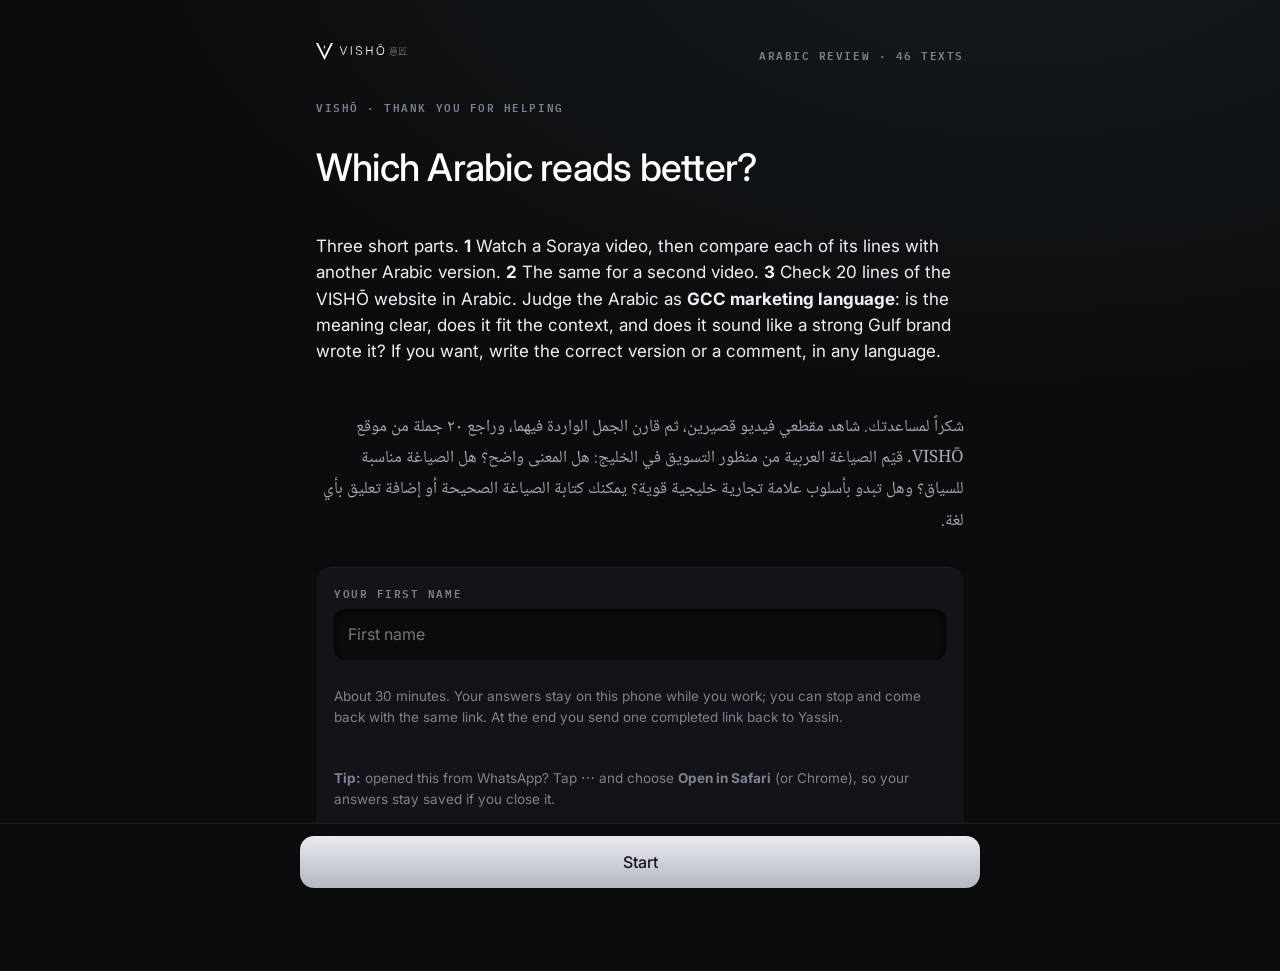
==== commit 3a7b5b5c: "Arabic review: first name only; everything framed as GCC marketing language (intro per final review)" ====
--- a/review/ar/index.html
+++ b/review/ar/index.html
@@ -61,7 +61,7 @@
 var WORDMARK = "<svg  xmlns=\"http://www.w3.org/2000/svg\" viewBox=\"0 0 480.0266 89.0000\" class=\"wmk\" role=\"img\" aria-label=\"VISH\u014c\"><path d=\"M0 0 L44.5 89 L89 0 L78.5 0 L44.5 68 L10.5 0 Z\" fill=\"currentColor\"/><path d=\"M44.5 10.5 L48.5 21 L44.5 31.5 L40.5 21 Z\" fill=\"currentColor\"/><path d=\"M286 0 21 710H96L330 74L563 710H637L373 0Z\" transform=\"translate(122.9980 61.7304) scale(0.062676 -0.062676)\" fill=\"currentColor\"/><path d=\"M93 0V710H161V0Z\" transform=\"translate(176.8367 61.7304) scale(0.062676 -0.062676)\" fill=\"currentColor\"/><path d=\"M331 -16Q252 -16 191.5 15.0Q131 46 96.0 100.5Q61 155 57 224L128 229Q132 176 158.0 135.5Q184 95 228.0 73.0Q272 51 333 51Q386 51 425.0 66.0Q464 81 485.0 110.0Q506 139 506 180Q506 215 490.0 242.0Q474 269 428.0 292.0Q382 315 294 336Q213 356 164.5 380.0Q116 404 94.0 439.5Q72 475 72 529Q72 586 100.0 630.5Q128 675 180.5 700.5Q233 726 306 726Q384 726 439.0 695.5Q494 665 525.0 614.5Q556 564 561 503L490 498Q486 543 464.0 580.0Q442 617 402.0 638.0Q362 659 304 659Q229 659 186.0 623.5Q143 588 143 531Q143 495 159.0 471.5Q175 448 216.0 430.5Q257 413 333 394Q427 372 480.5 341.5Q534 311 556.0 272.0Q578 233 578 183Q578 122 545.5 77.0Q513 32 457.5 8.0Q402 -16 331 -16Z\" transform=\"translate(205.3543 61.7304) scale(0.062676 -0.062676)\" fill=\"currentColor\"/><path d=\"M93 0V710H161V392H539V710H607V0H539V326H161V0Z\" transform=\"translate(257.6262 61.7304) scale(0.062676 -0.062676)\" fill=\"currentColor\"/><path d=\"M365 -16Q266 -16 194.5 28.5Q123 73 85.0 156.0Q47 239 47 354Q47 469 85.0 552.5Q123 636 194.5 681.0Q266 726 365 726Q465 726 536.0 681.0Q607 636 645.5 552.5Q684 469 684 354Q684 239 645.5 156.0Q607 73 536.0 28.5Q465 -16 365 -16ZM365 51Q443 51 498.0 87.0Q553 123 583.0 191.0Q613 259 613 354Q613 449 583.0 517.5Q553 586 498.0 622.5Q443 659 365 659Q288 659 232.5 622.5Q177 586 147.5 517.5Q118 449 118 354Q118 259 147.5 191.0Q177 123 232.5 87.0Q288 51 365 51ZM234 811V869H495V811Z\" transform=\"translate(314.0973 61.7304) scale(0.062676 -0.062676)\" fill=\"currentColor\"/><path d=\"M235 247H770V334H235ZM235 368H770V453H235ZM809 487V213H196V487ZM726 706Q710 673 691.5 640.5Q673 608 656 582L621 595Q637 621 656.0 656.5Q675 692 687 720ZM313 718Q332 690 348.5 655.5Q365 621 371 597L334 584Q327 610 312.5 644.5Q298 679 279 707ZM518 833V733H478V833ZM930 583V548H77V583ZM879 756V719H120V756ZM237 137Q215 84 179.0 34.0Q143 -16 85 -48L54 -26Q110 3 147.0 52.0Q184 101 204 150ZM760 155Q797 131 834.0 101.0Q871 71 902.5 40.0Q934 9 951 -18L921 -41Q903 -14 872.0 17.5Q841 49 804.5 79.5Q768 110 731 135ZM433 198Q462 181 493.0 160.5Q524 140 551.5 120.0Q579 100 597 83L572 58Q554 75 527.0 95.5Q500 116 469.0 137.5Q438 159 409 177ZM345 -1Q345 -18 357.5 -23.0Q370 -28 412 -28Q422 -28 450.0 -28.0Q478 -28 512.5 -28.0Q547 -28 576.5 -28.0Q606 -28 620 -28Q644 -28 655.5 -20.5Q667 -13 671.5 11.5Q676 36 678 87Q686 83 696.5 79.0Q707 75 715 73Q713 17 704.5 -13.0Q696 -43 677.5 -54.0Q659 -65 623 -65Q618 -65 596.5 -65.0Q575 -65 546.5 -65.0Q518 -65 489.5 -65.0Q461 -65 439.5 -65.0Q418 -65 413 -65Q371 -65 348.0 -60.0Q325 -55 316.5 -41.0Q308 -27 308 -1V147H345Z\" transform=\"translate(380.9175 61.7304) scale(0.049555 -0.049555)\" fill=\"currentColor\" fill-opacity=\"0.62\"/><path d=\"M317 435H883V398H317ZM605 425H643V85H605ZM297 621 351 603Q349 595 336 593V432Q336 393 332.0 349.5Q328 306 317.5 260.5Q307 215 287.0 171.0Q267 127 234 88Q231 93 226.5 98.0Q222 103 216.0 108.0Q210 113 205 115Q245 164 265.0 218.5Q285 273 291.0 328.0Q297 383 297 432ZM756 672 790 644Q733 625 654.0 610.5Q575 596 488.0 586.0Q401 576 320 570Q319 576 315.5 585.5Q312 595 308 602Q367 607 430.5 614.0Q494 621 555.0 629.5Q616 638 668.0 649.0Q720 660 756 672ZM103 774H924V737H141V-74H103ZM129 25H949V-14H129Z\" transform=\"translate(430.4721 61.7304) scale(0.049555 -0.049555)\" fill=\"currentColor\" fill-opacity=\"0.62\"/></svg>";
 (function(){
 var SET=DATA.set, ITEMS=DATA.items, N=ITEMS.length, KEY='visho-review-'+SET;
-var TAGS=['Sounds translated','English word in it','Too formal','Not Gulf usage','Grammar / spelling','Wrong meaning','Too long','Unclear'];
+var TAGS=['Sounds translated','English word in it','Too formal','Not GCC marketing language','Grammar / spelling','Wrong meaning','Too long','Unclear'];
 var CH={line:[['A','A is better'],['B','B is better'],['E','Equal'],['N','Both bad']],web:[['G','Good as is'],['F','Needs a small fix'],['W','Wrong or unnatural']],video:[['G','Arabic is natural'],['F','Needs small fixes'],['W','Has mistakes']]};
 var COUNTRIES=['Saudi Arabia','UAE','Kuwait','Qatar','Bahrain','Oman','Other'];
 var S={name:'',country:'',i:0,ans:{},t0:Date.now(),started:false,done:false};
@@ -78,15 +78,15 @@
  var resume=S.started&&answered()>0;
  app.innerHTML=top('<span class="eb">Arabic review · '+N+' texts</span>')+
  '<div class="stack"><p class="eb">VISHŌ · thank you for helping</p><h1>Which Arabic reads better?</h1>'+
- '<p class="lead">Three short parts. <b>1</b> Watch a Soraya video, then compare each of its lines with another Arabic version. <b>2</b> The same for a second video. <b>3</b> Check 20 lines of the VISHŌ website in Arabic. Judge the Arabic only: meaning, context, how natural it reads. If you want, write the correct version or a comment, in any language.</p>'+
- '<p class="ar mut" style="font-size:17px">شكراً لمساعدتك. شاهد مقطعي فيديو قصيرين، ثم قارن الجمل الواردة فيهما، وراجع ٢٠ جملة من موقع VISHŌ. يمكنك كتابة الصياغة الصحيحة أو إضافة تعليق بأي لغة.</p>'+
- '<div class="card"><label class="f"><span class="eb">Your name</span><input type="text" id="nm" autocomplete="name" maxlength="60" value="'+esc(S.name)+'" placeholder="First name and last name"></label>'+
+ '<p class="lead">Three short parts. <b>1</b> Watch a Soraya video, then compare each of its lines with another Arabic version. <b>2</b> The same for a second video. <b>3</b> Check 20 lines of the VISHŌ website in Arabic. Judge the Arabic as <b>GCC marketing language</b>: is the meaning clear, does it fit the context, and does it sound like a strong Gulf brand wrote it? If you want, write the correct version or a comment, in any language.</p>'+
+ '<p class="ar mut" style="font-size:17px">شكراً لمساعدتك. شاهد مقطعي فيديو قصيرين، ثم قارن الجمل الواردة فيهما، وراجع ٢٠ جملة من موقع VISHŌ. قيّم الصياغة العربية من منظور التسويق في الخليج: هل المعنى واضح؟ هل الصياغة مناسبة للسياق؟ وهل تبدو بأسلوب علامة تجارية خليجية قوية؟ يمكنك كتابة الصياغة الصحيحة أو إضافة تعليق بأي لغة.</p>'+
+ '<div class="card"><label class="f"><span class="eb">Your first name</span><input type="text" id="nm" autocomplete="given-name" maxlength="60" value="'+esc(S.name)+'" placeholder="First name"></label>'+
  
  '<p class="note">About 30 minutes. Your answers stay on this phone while you work; you can stop and come back with the same link. At the end you send one completed link back to Yassin.</p><p class="note"><b>Tip:</b> opened this from WhatsApp? Tap ⋯ and choose <b>Open in Safari</b> (or Chrome), so your answers stay saved if you close it.</p><p class="err" id="er" hidden></p></div></div>';
  setBar('<button class="btn pri" id="go">'+(resume?'Continue · '+answered()+' of '+N+' done':'Start')+'</button>');
  document.getElementById('nm').oninput=function(){S.name=this.value.trim();save()};
  document.getElementById('go').onclick=function(){S.name=document.getElementById('nm').value.trim();
-  if(S.name.length<2){var er=document.getElementById('er');er.textContent='Please write your name first: Yassin needs it to know whose answers these are.';er.hidden=false;return}
+  if(S.name.length<2){var er=document.getElementById('er');er.textContent='Please write your first name: Yassin needs it to know whose answers these are.';er.hidden=false;return}
   S.started=true;if(!resume)S.i=0;save();item()}}
 
 /* ---------- 2 · one text ---------- */
@@ -95,9 +95,9 @@
  var part=it.kind==='web'?'Part 3 of 3 · VISHŌ website · '+it.where.replace(/^.*?· /,''):'Part '+it.part+' of 3 · '+(it.kind==='video'?'watch the video':it.where);
  function side(k){return '<div class="side'+(a.c===k?' on':'')+'"><div class="lab"><span class="eb">Version '+k+'</span></div><div class="txt ar">'+esc(it[k])+'</div></div>'}
  var body='';
- if(it.kind==='video')body='<p class="lead">'+esc(it.where)+'</p><video src="'+esc(it.src)+'" controls playsinline preload="metadata" style="width:100%;max-height:70vh;border-radius:14px;background:#000"></video><p class="note">Watch it with sound. Is the Arabic (voice and captions) natural and correct?</p>';
- else if(it.kind==='line')body='<p class="en">English meaning: '+esc(it.en)+'</p><div class="pair stack">'+side('A')+side('B')+'</div><p class="note">Judge the words, not the vowel marks (tashkeel).</p>';
- else body='<p class="eb">On the website (English, exactly as written)</p><div class="txt" style="font-size:17px">'+esc(it.en)+'</div><p class="eb">In Arabic</p><div class="txt ar">'+esc(it.ar)+'</div>';
+ if(it.kind==='video')body='<p class="lead">'+esc(it.where)+'</p><video src="'+esc(it.src)+'" controls playsinline preload="metadata" style="width:100%;max-height:70vh;border-radius:14px;background:#000"></video><p class="note">Watch it with sound. Is the Arabic (voice and captions) correct, natural GCC marketing language?</p>';
+ else if(it.kind==='line')body='<p class="en">English meaning: '+esc(it.en)+'</p><div class="pair stack">'+side('A')+side('B')+'</div><p class="note">Judge the wording as GCC marketing Arabic, not the vowel marks (tashkeel).</p>';
+ else body='<p class="eb">On the website (English, exactly as written)</p><div class="txt" style="font-size:17px">'+esc(it.en)+'</div><p class="eb">In Arabic · for GCC marketing</p><div class="txt ar">'+esc(it.ar)+'</div>';
  var fixLabel=it.kind==='video'?'Which line is wrong, and how should it be? (optional)':'The correct version (optional)';
  app.innerHTML=top('<span class="pill">'+(S.i+1)+' / '+N+'</span>')+
  '<div class="prog">'+ITEMS.map(function(x,j){return '<i class="'+(j===S.i?'c':(S.ans[x.id]&&S.ans[x.id].c?'d':''))+'"></i>'}).join('')+'</div>'+
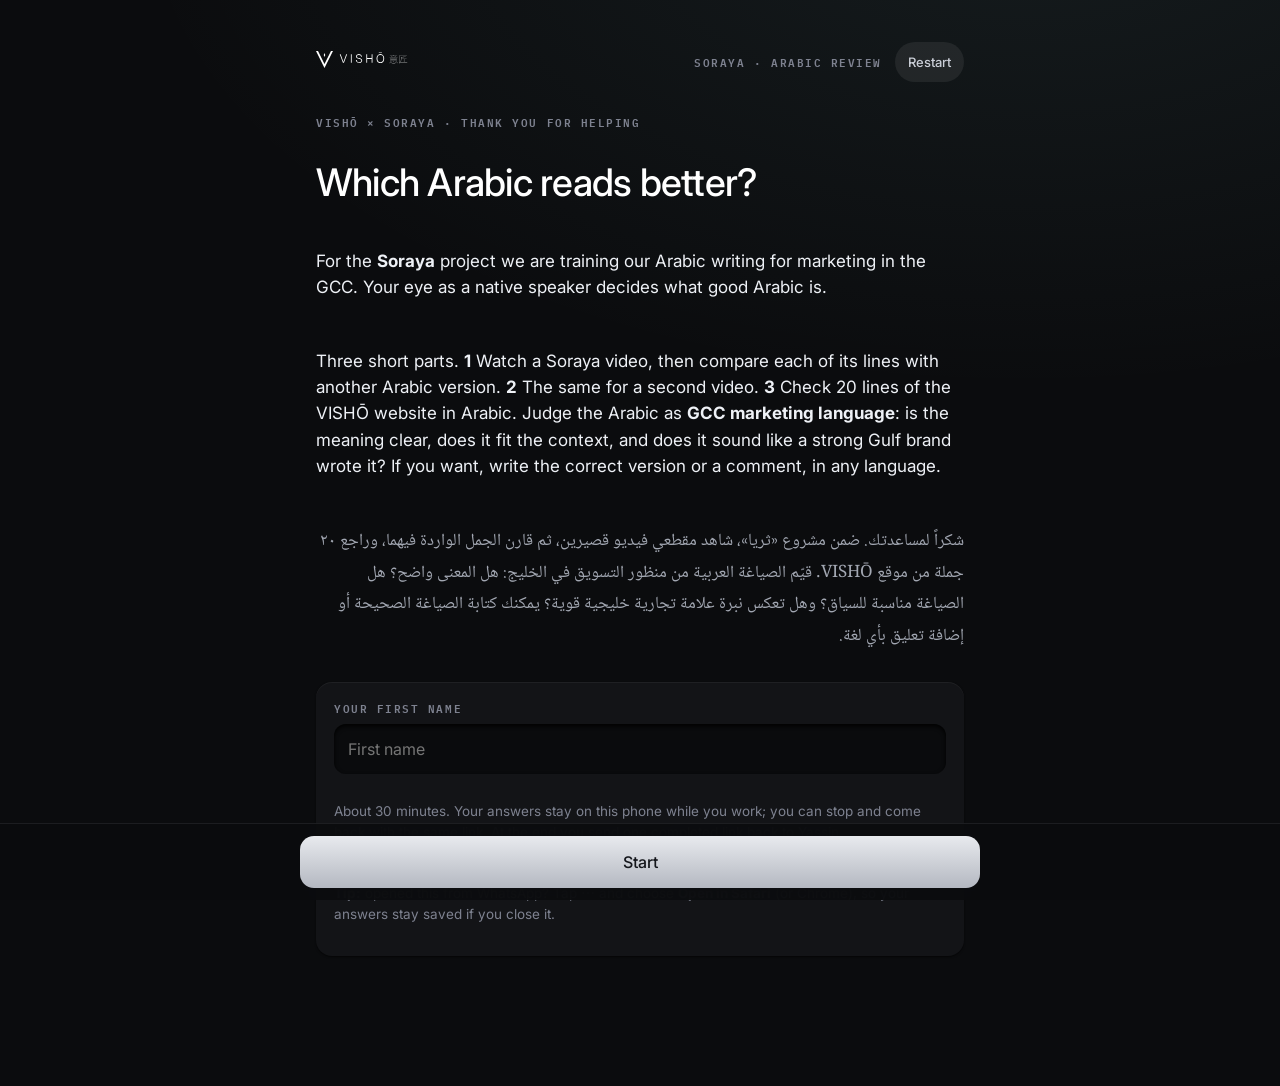
==== commit 4cd13c6c: "Arabic review: Restart button on every screen, older saved answers start fresh after an update, fram" ====
--- a/review/ar/index.html
+++ b/review/ar/index.html
@@ -4,7 +4,7 @@
 <meta charset="utf-8">
 <meta name="viewport" content="width=device-width,initial-scale=1,viewport-fit=cover">
 <meta name="robots" content="noindex,nofollow,noarchive">
-<title>VISHŌ · Arabic review</title>
+<title>Soraya · Arabic review · VISHŌ</title>
 <link rel="icon" href="/mark.svg" type="image/svg+xml">
 <link rel="preconnect" href="https://fonts.googleapis.com"><link rel="preconnect" href="https://fonts.gstatic.com" crossorigin>
 <link href="https://fonts.googleapis.com/css2?family=IBM+Plex+Mono:wght@500;600&family=Inter:wght@400;500;600&family=Noto+Naskh+Arabic:wght@400;500;600&display=swap" rel="stylesheet">
@@ -18,7 +18,7 @@
 body{margin:0;background:radial-gradient(900px 500px at 80% -10%,rgba(143,214,219,.08),transparent),var(--bg);color:var(--ink);font:400 16px/1.55 var(--disp);-webkit-font-smoothing:antialiased;min-height:100vh}
 button,textarea,input{font:inherit;color:inherit}
 .wrap{max-width:680px;margin:0 auto;padding:21px 16px calc(130px + var(--sb))}
-.top{display:flex;align-items:center;gap:13px;padding:8px 0 21px}.top svg{height:17px;width:auto;color:var(--hi)}.top .grow{flex:1}
+.top{display:flex;align-items:center;gap:13px;padding:8px 0 21px}.rs{appearance:none;border:0;cursor:pointer;min-height:40px;padding:0 13px;border-radius:99px;background:rgba(255,255,255,.07);color:#CBCFD8;font:500 13px/1 var(--disp)}.rs:focus-visible{outline:2px solid var(--pe)}.top svg{height:17px;width:auto;color:var(--hi)}.top .grow{flex:1}
 .eb{font:600 11px/1.4 var(--mono);letter-spacing:.14em;text-transform:uppercase;color:var(--dim)}
 h1{font:500 32px/1.15 var(--disp);letter-spacing:-.02em;margin:8px 0 13px;color:var(--hi)}
 .lead{font-size:17px;color:var(--ink)}.mut{color:var(--mut)}
@@ -60,26 +60,29 @@
 var DATA = {"set": "ar-r1", "items": [{"id": "v1", "kind": "video", "where": "Soraya · Story of a Name, episode 01 · Reem (v5, final)", "src": "media/soraya-ep01-reem-v5.mp4", "part": 1}, {"id": "e01", "kind": "line", "where": "Episode 01 · line 1", "en": "three letters · one family", "A": "ثلاثة أحرف.. عائلة واحدة", "B": "ثلاثة حروف… عائلة واحدة", "part": 1}, {"id": "e02", "kind": "line", "where": "Episode 01 · line 2", "en": "In Lisān al-ʿArab, seven centuries ago,", "A": "في لسان العرب، قبل سبعة قرون،", "B": "في لسان العرب، منذ سبعة قرون،", "part": 1}, {"id": "e03", "kind": "line", "where": "Episode 01 · line 3", "en": "the reem is the pure white gazelle.", "A": "الريم: الظبي الأبيض الخالص.", "B": "الريم.. هي الغزال الأبيض النقي.", "part": 1}, {"id": "e04", "kind": "line", "where": "Episode 01 · line 4", "en": "From its three letters: rāma, yarīm…", "A": "من حروفها الثلاثة: راما، ريم...", "B": "ومن حروفه الثلاثة: رام يريم…", "part": 1}, {"id": "e05", "kind": "line", "where": "Episode 01 · line 5", "en": "to leave a place.", "A": "تغادر المكان", "B": "أي غادر المكان.", "part": 1}, {"id": "e06", "kind": "line", "where": "Episode 01 · line 6", "en": "The Arabs said: mā rimtu makānī.", "A": "وتقول العرب: ما رمت مكاني،", "B": "قال العرب: ما رمت مكاني.", "part": 1}, {"id": "e07", "kind": "line", "where": "Episode 01 · line 7", "en": "I never left my place.", "A": "ما فارقت مكاني.", "B": "أي ما غادرته.", "part": 1}, {"id": "e08", "kind": "line", "where": "Episode 01 · line 8", "en": "In the sands of ʿUrūq Banī Maʿāriḍ,", "A": "في رمال عروق بني معارض،", "B": "بين كثبان عروق بني معارض", "part": 1}, {"id": "e09", "kind": "line", "where": "Episode 01 · line 9", "en": "the reem nearly vanished…", "A": "كاد الريم يختفي…", "B": "وكاد الريم أن يغيب...", "part": 1}, {"id": "e10", "kind": "line", "where": "Episode 01 · line 10", "en": "then she came back, as if she had never left.", "A": "ثم عاد، كأنه ما رامها قط.", "B": "ثم عادت، وكأنها لم تغب قط.", "part": 1}, {"id": "e11", "kind": "line", "where": "Episode 01 · line 11", "en": "Reem… a name that stays, and never leaves.", "A": "ريم.. اسم يبقى، ولا يغيب.", "B": "ريم… اسم يبقى، ولا يريم.", "part": 1}, {"id": "e12", "kind": "line", "where": "Episode 01 · line 12", "en": "Write your name. Its story comes tomorrow.", "A": "اكتب اسمك، وحكايته غدا.", "B": "اكتب اسمك.. وقصته بكرة.", "part": 1}, {"id": "e13", "kind": "line", "where": "Episode 01 · end card", "en": "One name, one root, one night in Arabia", "A": "اسم واحد، أصل واحد، وليلة عربية واحدة", "B": "اسم، جذر، وليلة من العرب", "part": 1}, {"id": "v2", "kind": "video", "where": "Soraya · Reem trailer (v5, final)", "src": "media/soraya-trailer-reem-v5.mp4", "part": 2}, {"id": "t02", "kind": "line", "where": "Trailer · line 2", "en": "And at dawn, at the family table,", "A": "ومع الفجر، على مائدة العائلة،", "B": "ومع إشراقة الفجر، على مائدة العائلة،", "part": 2}, {"id": "t03", "kind": "line", "where": "Trailer · line 3", "en": "we still write the names we love.", "A": "ما زلنا نكتب أسماء من نحب.", "B": "ما زلنا نكتب الأسماء التي نحبها.", "part": 2}, {"id": "t04", "kind": "line", "where": "Trailer · line 4", "en": "This morning… Reem.", "A": "وهذا الصباح… ريم.", "B": "صباح اليوم.. ريم.", "part": 2}, {"id": "t05", "kind": "line", "where": "Trailer · line 5", "en": "the white gazelle, pure white.", "A": "الظبي الأبيض، الخالص البياض.", "B": "الغزال الأبيض، بنقاء البياض.", "part": 2}, {"id": "t06", "kind": "line", "where": "Trailer · line 6", "en": "In Arabic, every name has a root,", "A": "في العربية، لكل اسم جذر،", "B": "في العربية، لكل اسم أصل.", "part": 2}, {"id": "t07", "kind": "line", "where": "Trailer · line 7", "en": "and every root a family of words.", "A": "وكل جذر عائلة من كلمات.", "B": "ولكل جذر عائلة من الكلمات.", "part": 2}, {"id": "t08", "kind": "line", "where": "Trailer · line 8", "en": "The language of poets, of the desert and the stars.", "A": "لغة الشعراء، والصحراء، والنجوم.", "B": "لغة الشعر، والرمال، والنجوم", "part": 2}, {"id": "t09", "kind": "line", "where": "Trailer · line 9", "en": "Every night, we tell the story of one name:", "A": "كل ليلة، نحكي قصة اسم:", "B": "وفي كل ليلة، نحكي حكاية اسم:", "part": 2}, {"id": "t10", "kind": "line", "where": "Trailer · line 10", "en": "its meaning, its roots, a night in Arabia.", "A": "معناها، وأصلها، وليلة عربية.", "B": "معناه، وجذوره، وليلة من ليالي العرب.", "part": 2}, {"id": "t11", "kind": "line", "where": "Trailer · line 11", "en": "Whose name do we tell tomorrow?", "A": "فاسم من نحكي غدا؟", "B": "ومن سنعلمه اسمه غدا؟", "part": 2}, {"id": "t12", "kind": "line", "where": "Trailer · line 12", "en": "Spell a name you love", "A": "هجئ اسما تحبه", "B": "اكتب اسما تحبه", "part": 2}, {"id": "w01", "kind": "web", "where": "Home · headline", "en": "Digital growth with intention", "ar": "نمو رقمي مدروس", "part": 3}, {"id": "w02", "kind": "web", "where": "Home · intro", "en": "You’ve built a business worth choosing. We bring that value to life through your brand, website and campaigns.", "ar": "لقد بنيت عملاً يستحق الاختيار، ونحن نجسد هذه القيمة من خلال علامتك التجارية، وموقعك الإلكتروني، وحملاتك التسويقية.", "part": 3}, {"id": "w03", "kind": "web", "where": "Home · button", "en": "Start a conversation", "ar": "لنبدأ الحوار", "part": 3}, {"id": "w04", "kind": "web", "where": "Home · work section title", "en": "Built to do more than look good.", "ar": "أبعد من مجرد مظهر جذاب.", "part": 3}, {"id": "w05", "kind": "web", "where": "Home · team section title", "en": "A connected team. Local understanding.", "ar": "فريق متكامل.. برؤية محلية.", "part": 3}, {"id": "w06", "kind": "web", "where": "Home · questions title", "en": "Answers before the call.", "ar": "إجاباتك قبل الاتصال", "part": 3}, {"id": "w07", "kind": "web", "where": "3D page · headline", "en": "A world you can step into, feel, experience.", "ar": "عالمٌ تعيشه، تلمسه، وتختبره.", "part": 3}, {"id": "w08", "kind": "web", "where": "3D page · intro", "en": "Your customer walks through the space before it exists. On a computer and on a phone.", "ar": "يتجول عملاؤك في المساحة قبل تنفيذها، عبر الكمبيوتر والهاتف.", "part": 3}, {"id": "w09", "kind": "web", "where": "3D page · real estate line", "en": "I could live here.", "ar": "أتمنى العيش هنا.", "part": 3}, {"id": "w10", "kind": "web", "where": "3D page · bedroom line", "en": "Wake up to this.", "ar": "استيقظ على هذا الجمال", "part": 3}, {"id": "w11", "kind": "web", "where": "3D page · kitchen line", "en": "Tap a finish. The room changes, the light stays.", "ar": "اختر اللمسة النهائية. تتغير الغرفة، ويبقى الضوء.", "part": 3}, {"id": "w12", "kind": "web", "where": "3D page · button", "en": "Plan an immersive experience", "ar": "خطط لتجربة غامرة", "part": 3}, {"id": "w13", "kind": "web", "where": "3D page · question + answer", "en": "Do we need an existing 3D model to start? No. We can build the scene from your architect's drawings, floor plans, a model or a few reference photos.", "ar": "هل نحتاج إلى نموذج ثلاثي الأبعاد للبدء؟\nلا، يمكننا بناء المشهد بناءً على المخططات المعمارية، أو توزيع المساحات، أو نموذج أولي، أو حتى بعض الصور المرجعية.", "part": 3}, {"id": "w14", "kind": "web", "where": "3D services · intro", "en": "Give customers a closer look at your product, let them choose its features or invite them into your brand's world.", "ar": "امنح عملائك نظرة أقرب لمنتجاتك، أتح لهم تخصيص ميزاتها، أو ادعهم لاستكشاف عالم علامتك التجارية.", "part": 3}, {"id": "w15", "kind": "web", "where": "3D services · customer quote", "en": "Photos don’t answer what customers ask before they buy.", "ar": "الصور وحدها لا تجيب على تساؤلات عملائك قبل الشراء.", "part": 3}, {"id": "w16", "kind": "web", "where": "Webshops · headline", "en": "Webshops. From product to checkout.", "ar": "متاجر إلكترونية. من المنتج حتى الدفع.", "part": 3}, {"id": "w17", "kind": "web", "where": "Webshops · intro", "en": "Every webshop has two sides: the shop front your customers use and the back office your team runs.", "ar": "لكل متجر إلكتروني وجهان: واجهة تسوق لعملائك، ولوحة تحكم يديرها فريقك.", "part": 3}, {"id": "w18", "kind": "web", "where": "Branding · headline", "en": "Every brand grows from inside.", "ar": "كل علامة تجارية تنمو من الداخل.", "part": 3}, {"id": "w19", "kind": "web", "where": "Branding · intro", "en": "Your business already has something worth choosing. We help you express it clearly, so the right people understand your value.", "ar": "عملك يمتلك بالفعل ما يجعله مميزاً، ونحن نساعدك في إبرازه بوضوح ليصل إلى الجمهور المناسب الذي يقدر قيمتك.", "part": 3}, {"id": "w20", "kind": "web", "where": "Branding · next step", "en": "Tell us what you want to change.", "ar": "أخبرنا بما تود تغييره.", "part": 3}]};
 var WORDMARK = "<svg  xmlns=\"http://www.w3.org/2000/svg\" viewBox=\"0 0 480.0266 89.0000\" class=\"wmk\" role=\"img\" aria-label=\"VISH\u014c\"><path d=\"M0 0 L44.5 89 L89 0 L78.5 0 L44.5 68 L10.5 0 Z\" fill=\"currentColor\"/><path d=\"M44.5 10.5 L48.5 21 L44.5 31.5 L40.5 21 Z\" fill=\"currentColor\"/><path d=\"M286 0 21 710H96L330 74L563 710H637L373 0Z\" transform=\"translate(122.9980 61.7304) scale(0.062676 -0.062676)\" fill=\"currentColor\"/><path d=\"M93 0V710H161V0Z\" transform=\"translate(176.8367 61.7304) scale(0.062676 -0.062676)\" fill=\"currentColor\"/><path d=\"M331 -16Q252 -16 191.5 15.0Q131 46 96.0 100.5Q61 155 57 224L128 229Q132 176 158.0 135.5Q184 95 228.0 73.0Q272 51 333 51Q386 51 425.0 66.0Q464 81 485.0 110.0Q506 139 506 180Q506 215 490.0 242.0Q474 269 428.0 292.0Q382 315 294 336Q213 356 164.5 380.0Q116 404 94.0 439.5Q72 475 72 529Q72 586 100.0 630.5Q128 675 180.5 700.5Q233 726 306 726Q384 726 439.0 695.5Q494 665 525.0 614.5Q556 564 561 503L490 498Q486 543 464.0 580.0Q442 617 402.0 638.0Q362 659 304 659Q229 659 186.0 623.5Q143 588 143 531Q143 495 159.0 471.5Q175 448 216.0 430.5Q257 413 333 394Q427 372 480.5 341.5Q534 311 556.0 272.0Q578 233 578 183Q578 122 545.5 77.0Q513 32 457.5 8.0Q402 -16 331 -16Z\" transform=\"translate(205.3543 61.7304) scale(0.062676 -0.062676)\" fill=\"currentColor\"/><path d=\"M93 0V710H161V392H539V710H607V0H539V326H161V0Z\" transform=\"translate(257.6262 61.7304) scale(0.062676 -0.062676)\" fill=\"currentColor\"/><path d=\"M365 -16Q266 -16 194.5 28.5Q123 73 85.0 156.0Q47 239 47 354Q47 469 85.0 552.5Q123 636 194.5 681.0Q266 726 365 726Q465 726 536.0 681.0Q607 636 645.5 552.5Q684 469 684 354Q684 239 645.5 156.0Q607 73 536.0 28.5Q465 -16 365 -16ZM365 51Q443 51 498.0 87.0Q553 123 583.0 191.0Q613 259 613 354Q613 449 583.0 517.5Q553 586 498.0 622.5Q443 659 365 659Q288 659 232.5 622.5Q177 586 147.5 517.5Q118 449 118 354Q118 259 147.5 191.0Q177 123 232.5 87.0Q288 51 365 51ZM234 811V869H495V811Z\" transform=\"translate(314.0973 61.7304) scale(0.062676 -0.062676)\" fill=\"currentColor\"/><path d=\"M235 247H770V334H235ZM235 368H770V453H235ZM809 487V213H196V487ZM726 706Q710 673 691.5 640.5Q673 608 656 582L621 595Q637 621 656.0 656.5Q675 692 687 720ZM313 718Q332 690 348.5 655.5Q365 621 371 597L334 584Q327 610 312.5 644.5Q298 679 279 707ZM518 833V733H478V833ZM930 583V548H77V583ZM879 756V719H120V756ZM237 137Q215 84 179.0 34.0Q143 -16 85 -48L54 -26Q110 3 147.0 52.0Q184 101 204 150ZM760 155Q797 131 834.0 101.0Q871 71 902.5 40.0Q934 9 951 -18L921 -41Q903 -14 872.0 17.5Q841 49 804.5 79.5Q768 110 731 135ZM433 198Q462 181 493.0 160.5Q524 140 551.5 120.0Q579 100 597 83L572 58Q554 75 527.0 95.5Q500 116 469.0 137.5Q438 159 409 177ZM345 -1Q345 -18 357.5 -23.0Q370 -28 412 -28Q422 -28 450.0 -28.0Q478 -28 512.5 -28.0Q547 -28 576.5 -28.0Q606 -28 620 -28Q644 -28 655.5 -20.5Q667 -13 671.5 11.5Q676 36 678 87Q686 83 696.5 79.0Q707 75 715 73Q713 17 704.5 -13.0Q696 -43 677.5 -54.0Q659 -65 623 -65Q618 -65 596.5 -65.0Q575 -65 546.5 -65.0Q518 -65 489.5 -65.0Q461 -65 439.5 -65.0Q418 -65 413 -65Q371 -65 348.0 -60.0Q325 -55 316.5 -41.0Q308 -27 308 -1V147H345Z\" transform=\"translate(380.9175 61.7304) scale(0.049555 -0.049555)\" fill=\"currentColor\" fill-opacity=\"0.62\"/><path d=\"M317 435H883V398H317ZM605 425H643V85H605ZM297 621 351 603Q349 595 336 593V432Q336 393 332.0 349.5Q328 306 317.5 260.5Q307 215 287.0 171.0Q267 127 234 88Q231 93 226.5 98.0Q222 103 216.0 108.0Q210 113 205 115Q245 164 265.0 218.5Q285 273 291.0 328.0Q297 383 297 432ZM756 672 790 644Q733 625 654.0 610.5Q575 596 488.0 586.0Q401 576 320 570Q319 576 315.5 585.5Q312 595 308 602Q367 607 430.5 614.0Q494 621 555.0 629.5Q616 638 668.0 649.0Q720 660 756 672ZM103 774H924V737H141V-74H103ZM129 25H949V-14H129Z\" transform=\"translate(430.4721 61.7304) scale(0.049555 -0.049555)\" fill=\"currentColor\" fill-opacity=\"0.62\"/></svg>";
 (function(){
-var SET=DATA.set, ITEMS=DATA.items, N=ITEMS.length, KEY='visho-review-'+SET;
+var SET=DATA.set, ITEMS=DATA.items, N=ITEMS.length, KEY='visho-review-'+SET, VER='r4';
 var TAGS=['Sounds translated','English word in it','Too formal','Not GCC marketing language','Grammar / spelling','Wrong meaning','Too long','Unclear'];
 var CH={line:[['A','A is better'],['B','B is better'],['E','Equal'],['N','Both bad']],web:[['G','Good as is'],['F','Needs a small fix'],['W','Wrong or unnatural']],video:[['G','Arabic is natural'],['F','Needs small fixes'],['W','Has mistakes']]};
 var COUNTRIES=['Saudi Arabia','UAE','Kuwait','Qatar','Bahrain','Oman','Other'];
-var S={name:'',country:'',i:0,ans:{},t0:Date.now(),started:false,done:false};
+function fresh(){return {ver:VER,name:'',country:'',i:0,ans:{},t0:Date.now(),started:false,done:false}}
+var S=fresh();
 var app=document.getElementById('app'),bar=document.getElementById('bar'),barIn=document.getElementById('barIn');
 function esc(s){return String(s==null?'':s).replace(/[&<>"']/g,function(c){return{'&':'&amp;','<':'&lt;','>':'&gt;','"':'&quot;',"'":'&#39;'}[c]})}
 function save(){try{localStorage.setItem(KEY,JSON.stringify(S))}catch(e){}}
-function load(){try{var x=JSON.parse(localStorage.getItem(KEY)||'null');if(x&&x.ans)S=x}catch(e){}}
-function top(right){return '<div class="top"><span>'+WORDMARK+'</span><span class="grow"></span>'+(right||'')+'</div>'}
+function load(){try{var x=JSON.parse(localStorage.getItem(KEY)||'null');if(x&&x.ans&&x.ver===VER)S=x}catch(e){}}
+function top(right,noRestart){return '<div class="top"><span>'+WORDMARK+'</span><span class="grow"></span>'+(right||'')+(noRestart?'':'<button class="rs" id="rs" aria-label="Restart from the beginning">Restart</button>')+'</div>'}
+function restart(){if(!confirm('Start again from the beginning? Your answers on this phone will be cleared.'))return;S=fresh();save();intro();scrollTo(0,0)}
+document.addEventListener('click',function(e){if(e.target.closest('#rs'))restart()});
 function setBar(h){barIn.innerHTML=h;bar.hidden=!h}
 function answered(){return Object.keys(S.ans).filter(function(k){return S.ans[k]&&S.ans[k].c}).length}
 
 /* ---------- 1 · start ---------- */
 function intro(){
  var resume=S.started&&answered()>0;
- app.innerHTML=top('<span class="eb">Arabic review · '+N+' texts</span>')+
- '<div class="stack"><p class="eb">VISHŌ · thank you for helping</p><h1>Which Arabic reads better?</h1>'+
+ app.innerHTML=top('<span class="eb">Soraya · Arabic review</span>')+
+ '<div class="stack"><p class="eb">VISHŌ × Soraya · thank you for helping</p><h1>Which Arabic reads better?</h1><p class="lead">For the <b>Soraya</b> project we are training our Arabic writing for marketing in the GCC. Your eye as a native speaker decides what good Arabic is.</p>'+
  '<p class="lead">Three short parts. <b>1</b> Watch a Soraya video, then compare each of its lines with another Arabic version. <b>2</b> The same for a second video. <b>3</b> Check 20 lines of the VISHŌ website in Arabic. Judge the Arabic as <b>GCC marketing language</b>: is the meaning clear, does it fit the context, and does it sound like a strong Gulf brand wrote it? If you want, write the correct version or a comment, in any language.</p>'+
- '<p class="ar mut" style="font-size:17px">شكراً لمساعدتك. شاهد مقطعي فيديو قصيرين، ثم قارن الجمل الواردة فيهما، وراجع ٢٠ جملة من موقع VISHŌ. قيّم الصياغة العربية من منظور التسويق في الخليج: هل المعنى واضح؟ هل الصياغة مناسبة للسياق؟ وهل تبدو بأسلوب علامة تجارية خليجية قوية؟ يمكنك كتابة الصياغة الصحيحة أو إضافة تعليق بأي لغة.</p>'+
+ '<p class="ar mut" style="font-size:17px">شكراً لمساعدتك. ضمن مشروع «ثريا»، شاهد مقطعي فيديو قصيرين، ثم قارن الجمل الواردة فيهما، وراجع ٢٠ جملة من موقع VISHŌ. قيّم الصياغة العربية من منظور التسويق في الخليج: هل المعنى واضح؟ هل الصياغة مناسبة للسياق؟ وهل تعكس نبرة علامة تجارية خليجية قوية؟ يمكنك كتابة الصياغة الصحيحة أو إضافة تعليق بأي لغة.</p>'+
  '<div class="card"><label class="f"><span class="eb">Your first name</span><input type="text" id="nm" autocomplete="given-name" maxlength="60" value="'+esc(S.name)+'" placeholder="First name"></label>'+
  
  '<p class="note">About 30 minutes. Your answers stay on this phone while you work; you can stop and come back with the same link. At the end you send one completed link back to Yassin.</p><p class="note"><b>Tip:</b> opened this from WhatsApp? Tap ⋯ and choose <b>Open in Safari</b> (or Chrome), so your answers stay saved if you close it.</p><p class="err" id="er" hidden></p></div></div>';
@@ -133,7 +136,7 @@
 function finish(){S.done=true;save();
  var n=answered(),fx=0,cm=0;ITEMS.forEach(function(it){var a=S.ans[it.id]||{};if(a.fix)fx++;if(a.note)cm++});
  pack().then(function(code){
-  var url=location.origin+location.pathname+'#done='+code,msg='VISHŌ Arabic review completed by '+S.name+' ('+n+'/'+N+'): '+url;
+  var url=location.origin+location.pathname+'#done='+code,msg='Soraya Arabic review completed by '+S.name+' ('+n+'/'+N+'): '+url;
   app.innerHTML=top('<span class="pill">'+n+' / '+N+'</span>')+'<div class="stack"><p class="eb">Finished</p><h1>Thank you, '+esc(S.name.split(' ')[0])+'.</h1>'+
   '<div class="kv"><div><b>'+n+'</b><span>answers</span></div><div><b>'+fx+'</b><span>corrected</span></div><div><b>'+cm+'</b><span>comments</span></div></div>'+
   '<div class="card"><p class="lead"><b>Send this completed link back to Yassin.</b> Your name and answers are inside it; nothing was sent anywhere else.</p><div class="txt link" id="lk">'+esc(url)+'</div>'+
@@ -141,19 +144,19 @@
   '<button class="o" id="dl" style="width:100%">Download as file (backup)</button><p class="note" id="st"></p></div>'+
   '<button class="btn" id="ed" style="width:100%">Change my answers</button><button class="btn" id="nw" style="width:100%">New review (another person on this phone)</button></div>';
   setBar('');
-  document.getElementById('sh').onclick=function(){if(navigator.share){navigator.share({title:'VISHŌ Arabic review · '+S.name,text:msg}).catch(function(){})}else{location.href='https://wa.me/?text='+encodeURIComponent(msg)}};
+  document.getElementById('sh').onclick=function(){if(navigator.share){navigator.share({title:'Soraya Arabic review · '+S.name,text:msg}).catch(function(){})}else{location.href='https://wa.me/?text='+encodeURIComponent(msg)}};
   document.getElementById('cp').onclick=function(){var st=document.getElementById('st');(navigator.clipboard?navigator.clipboard.writeText(url):Promise.reject()).then(function(){st.textContent='Copied. Paste it in your chat with Yassin.'},function(){st.textContent='Press and hold the link above, then copy it.'})};
-  document.getElementById('dl').onclick=function(){var b=new Blob([JSON.stringify(packJSON(),null,1)],{type:'application/json'}),a=document.createElement('a');a.href=URL.createObjectURL(b);a.download='visho-arabic-review-'+S.name.replace(/[^\w؀-ۿ]+/g,'-')+'.json';a.click()};
+  document.getElementById('dl').onclick=function(){var b=new Blob([JSON.stringify(packJSON(),null,1)],{type:'application/json'}),a=document.createElement('a');a.href=URL.createObjectURL(b);a.download='soraya-arabic-review-'+S.name.replace(/[^\w؀-ۿ]+/g,'-')+'.json';a.click()};
   document.getElementById('ed').onclick=function(){S.done=false;S.i=0;save();item();scrollTo(0,0)};
-  document.getElementById('nw').onclick=function(){if(!confirm('Start a new review for another person? Send your completed link to Yassin first.'))return;S={name:'',country:'',i:0,ans:{},t0:Date.now(),started:false,done:false};save();intro();scrollTo(0,0)};
+  document.getElementById('nw').onclick=function(){if(!confirm('Start a new review for another person? Send your completed link to Yassin first.'))return;S=fresh();save();intro();scrollTo(0,0)};
  })}
 
 /* ---------- 4 · a completed link opened again (Yassin / Brahim) ---------- */
-function viewDone(code){setBar('');app.innerHTML=top()+'<p class="mut">Reading…</p>';
+function viewDone(code){setBar('');app.innerHTML=top('',1)+'<p class="mut">Reading…</p>';
  unpack(code).then(function(d){var n=d.items.filter(function(x){return x.c}).length;
-  app.innerHTML=top('<span class="pill">'+n+' / '+N+'</span>')+'<div class="stack"><p class="eb">Completed review · '+esc(d.set)+'</p><h1>'+esc(d.name)+'</h1><p class="lead">'+esc(String(d.t).slice(0,10))+'</p>'+
+  app.innerHTML=top('<span class="pill">'+n+' / '+N+'</span>',1)+'<div class="stack"><p class="eb">Soraya · completed Arabic review</p><h1>'+esc(d.name)+'</h1><p class="lead">'+esc(String(d.t).slice(0,10))+'</p>'+
   '<div class="card"><p>This link holds '+esc(d.name)+'’s answers. <b>Yassin:</b> please forward this link to Brahim (VISHŌ). Nothing needs to be done on this page.</p></div></div>'},
- function(){app.innerHTML=top()+'<div class="card"><p class="err">This link looks incomplete. Ask the reviewer to copy it again.</p></div>'})}
+ function(){app.innerHTML=top('',1)+'<div class="card"><p class="err">This link looks incomplete. Ask the reviewer to copy it again.</p></div>'})}
 
 var h=location.hash.match(/#done=([zj][\w-]+)/);
 if(h){viewDone(h[1])}else{load();if(S.done)finish();else if(S.started&&answered()>0&&S.i<N)item();else intro()}
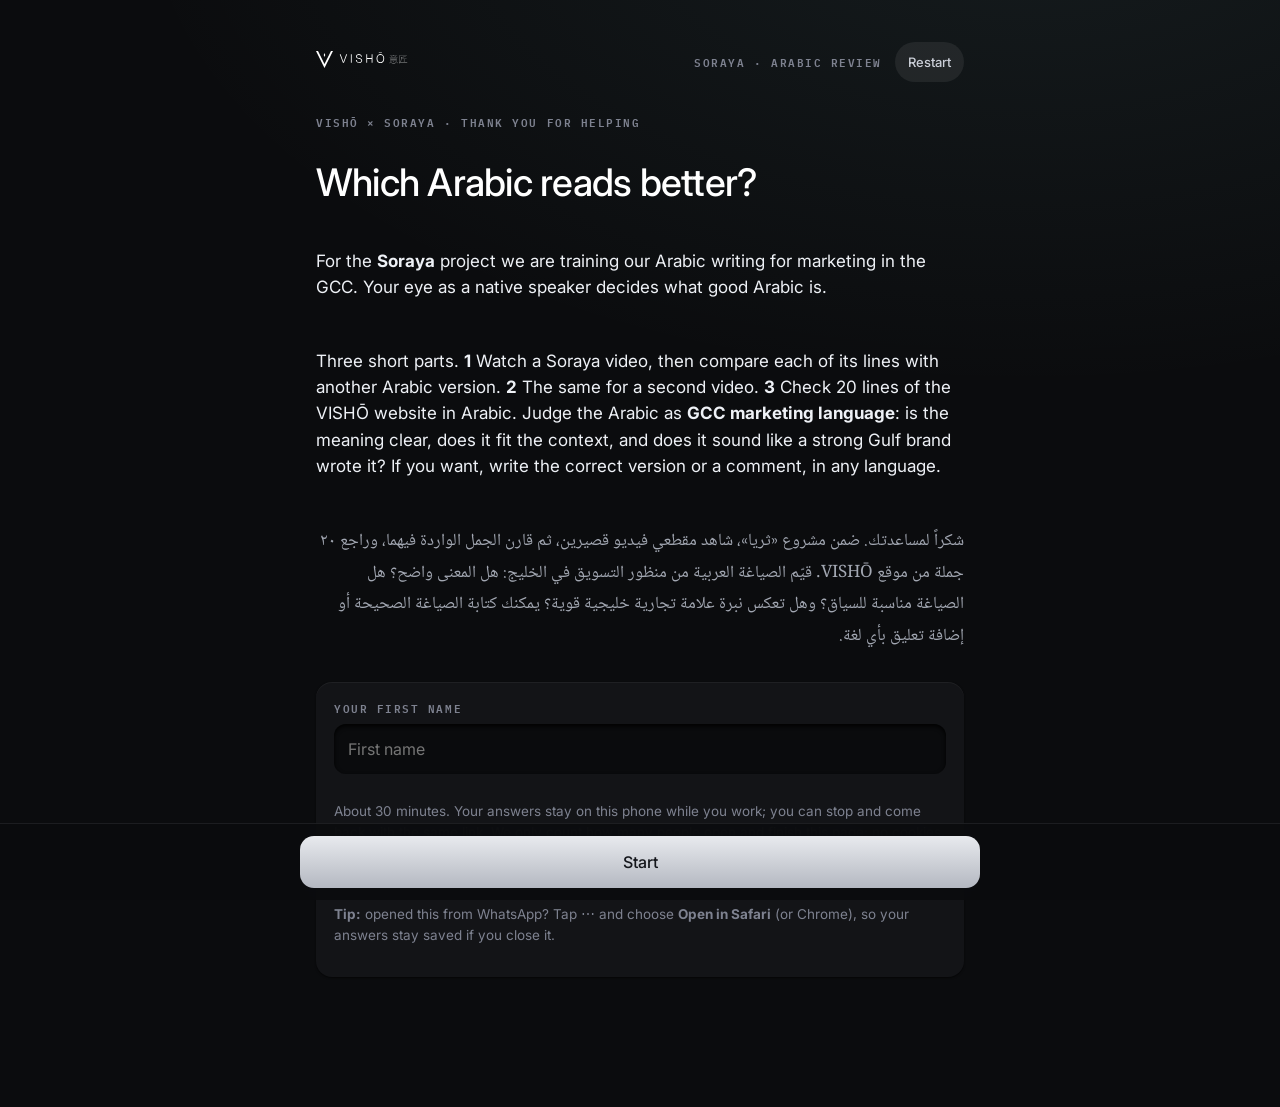
==== commit 04881d39: "Arabic review: count opens, starts, progress (q10/20/30/40), finishes and sends with the own VISHŌ t" ====
--- a/review/ar/index.html
+++ b/review/ar/index.html
@@ -67,6 +67,10 @@
 function fresh(){return {ver:VER,name:'',country:'',i:0,ans:{},t0:Date.now(),started:false,done:false}}
 var S=fresh();
 var app=document.getElementById('app'),bar=document.getElementById('bar'),barIn=document.getElementById('barIn');
+function tell(event,page){try{if(navigator.webdriver||location.protocol!=='https:')return;
+ fetch('https://wnzgbxugveigjgevygtn.supabase.co/functions/v1/teller',{method:'POST',keepalive:true,mode:'cors',headers:{'Content-Type':'application/json'},
+  body:JSON.stringify({page:'/review/ar'+(page||''),source:'direct',event:event})}).catch(function(){})}catch(e){}}
+function milestone(){var n=S.i+1;[10,20,30,40].forEach(function(m){if(n>=m&&!(S.seen||{})[m]){S.seen=S.seen||{};S.seen[m]=1;tell('visit','/q'+m)}})}
 function esc(s){return String(s==null?'':s).replace(/[&<>"']/g,function(c){return{'&':'&amp;','<':'&lt;','>':'&gt;','"':'&quot;',"'":'&#39;'}[c]})}
 function save(){try{localStorage.setItem(KEY,JSON.stringify(S))}catch(e){}}
 function load(){try{var x=JSON.parse(localStorage.getItem(KEY)||'null');if(x&&x.ans&&x.ver===VER)S=x}catch(e){}}
@@ -85,16 +89,16 @@
  '<p class="ar mut" style="font-size:17px">شكراً لمساعدتك. ضمن مشروع «ثريا»، شاهد مقطعي فيديو قصيرين، ثم قارن الجمل الواردة فيهما، وراجع ٢٠ جملة من موقع VISHŌ. قيّم الصياغة العربية من منظور التسويق في الخليج: هل المعنى واضح؟ هل الصياغة مناسبة للسياق؟ وهل تعكس نبرة علامة تجارية خليجية قوية؟ يمكنك كتابة الصياغة الصحيحة أو إضافة تعليق بأي لغة.</p>'+
  '<div class="card"><label class="f"><span class="eb">Your first name</span><input type="text" id="nm" autocomplete="given-name" maxlength="60" value="'+esc(S.name)+'" placeholder="First name"></label>'+
  
- '<p class="note">About 30 minutes. Your answers stay on this phone while you work; you can stop and come back with the same link. At the end you send one completed link back to Yassin.</p><p class="note"><b>Tip:</b> opened this from WhatsApp? Tap ⋯ and choose <b>Open in Safari</b> (or Chrome), so your answers stay saved if you close it.</p><p class="err" id="er" hidden></p></div></div>';
+ '<p class="note">About 30 minutes. Your answers stay on this phone while you work; you can stop and come back with the same link. We only count how many people open and finish this page: no cookies, no personal data. At the end you send one completed link back to Yassin.</p><p class="note"><b>Tip:</b> opened this from WhatsApp? Tap ⋯ and choose <b>Open in Safari</b> (or Chrome), so your answers stay saved if you close it.</p><p class="err" id="er" hidden></p></div></div>';
  setBar('<button class="btn pri" id="go">'+(resume?'Continue · '+answered()+' of '+N+' done':'Start')+'</button>');
  document.getElementById('nm').oninput=function(){S.name=this.value.trim();save()};
  document.getElementById('go').onclick=function(){S.name=document.getElementById('nm').value.trim();
   if(S.name.length<2){var er=document.getElementById('er');er.textContent='Please write your first name: Yassin needs it to know whose answers these are.';er.hidden=false;return}
-  S.started=true;if(!resume)S.i=0;save();item()}}
+  if(!resume)tell('form_start');S.started=true;if(!resume)S.i=0;save();item()}}
 
 /* ---------- 2 · one text ---------- */
 function item(){
- var it=ITEMS[S.i],a=S.ans[it.id]||(S.ans[it.id]={c:'',tags:[],fix:'',note:'',ms:0}),t0=Date.now(),ch=CH[it.kind];
+ milestone();var it=ITEMS[S.i],a=S.ans[it.id]||(S.ans[it.id]={c:'',tags:[],fix:'',note:'',ms:0}),t0=Date.now(),ch=CH[it.kind];
  var part=it.kind==='web'?'Part 3 of 3 · VISHŌ website · '+it.where.replace(/^.*?· /,''):'Part '+it.part+' of 3 · '+(it.kind==='video'?'watch the video':it.where);
  function side(k){return '<div class="side'+(a.c===k?' on':'')+'"><div class="lab"><span class="eb">Version '+k+'</span></div><div class="txt ar">'+esc(it[k])+'</div></div>'}
  var body='';
@@ -133,7 +137,7 @@
  if(window.CompressionStream){return new Response(new Blob([raw]).stream().pipeThrough(new CompressionStream('deflate-raw'))).arrayBuffer().then(function(b){return 'z'+b64u(new Uint8Array(b))})}
  return Promise.resolve('j'+b64u(raw))}
 function unpack(s){var u=unb64u(s.slice(1));if(s[0]==='z')return new Response(new Blob([u]).stream().pipeThrough(new DecompressionStream('deflate-raw'))).text().then(JSON.parse);return Promise.resolve(JSON.parse(new TextDecoder().decode(u)))}
-function finish(){S.done=true;save();
+function finish(){if(!S.sent){S.sent=1;tell('form_sent')}S.done=true;save();
  var n=answered(),fx=0,cm=0;ITEMS.forEach(function(it){var a=S.ans[it.id]||{};if(a.fix)fx++;if(a.note)cm++});
  pack().then(function(code){
   var url=location.origin+location.pathname+'#done='+code,msg='Soraya Arabic review completed by '+S.name+' ('+n+'/'+N+'): '+url;
@@ -144,7 +148,7 @@
   '<button class="o" id="dl" style="width:100%">Download as file (backup)</button><p class="note" id="st"></p></div>'+
   '<button class="btn" id="ed" style="width:100%">Change my answers</button><button class="btn" id="nw" style="width:100%">New review (another person on this phone)</button></div>';
   setBar('');
-  document.getElementById('sh').onclick=function(){if(navigator.share){navigator.share({title:'Soraya Arabic review · '+S.name,text:msg}).catch(function(){})}else{location.href='https://wa.me/?text='+encodeURIComponent(msg)}};
+  document.getElementById('sh').onclick=function(){tell('wa');if(navigator.share){navigator.share({title:'Soraya Arabic review · '+S.name,text:msg}).catch(function(){})}else{location.href='https://wa.me/?text='+encodeURIComponent(msg)}};
   document.getElementById('cp').onclick=function(){var st=document.getElementById('st');(navigator.clipboard?navigator.clipboard.writeText(url):Promise.reject()).then(function(){st.textContent='Copied. Paste it in your chat with Yassin.'},function(){st.textContent='Press and hold the link above, then copy it.'})};
   document.getElementById('dl').onclick=function(){var b=new Blob([JSON.stringify(packJSON(),null,1)],{type:'application/json'}),a=document.createElement('a');a.href=URL.createObjectURL(b);a.download='soraya-arabic-review-'+S.name.replace(/[^\w؀-ۿ]+/g,'-')+'.json';a.click()};
   document.getElementById('ed').onclick=function(){S.done=false;S.i=0;save();item();scrollTo(0,0)};
@@ -159,7 +163,7 @@
  function(){app.innerHTML=top('',1)+'<div class="card"><p class="err">This link looks incomplete. Ask the reviewer to copy it again.</p></div>'})}
 
 var h=location.hash.match(/#done=([zj][\w-]+)/);
-if(h){viewDone(h[1])}else{load();if(S.done)finish();else if(S.started&&answered()>0&&S.i<N)item();else intro()}
+if(h){viewDone(h[1])}else{tell('visit');load();if(S.done)finish();else if(S.started&&answered()>0&&S.i<N)item();else intro()}
 })();
 </script>
 </body>
